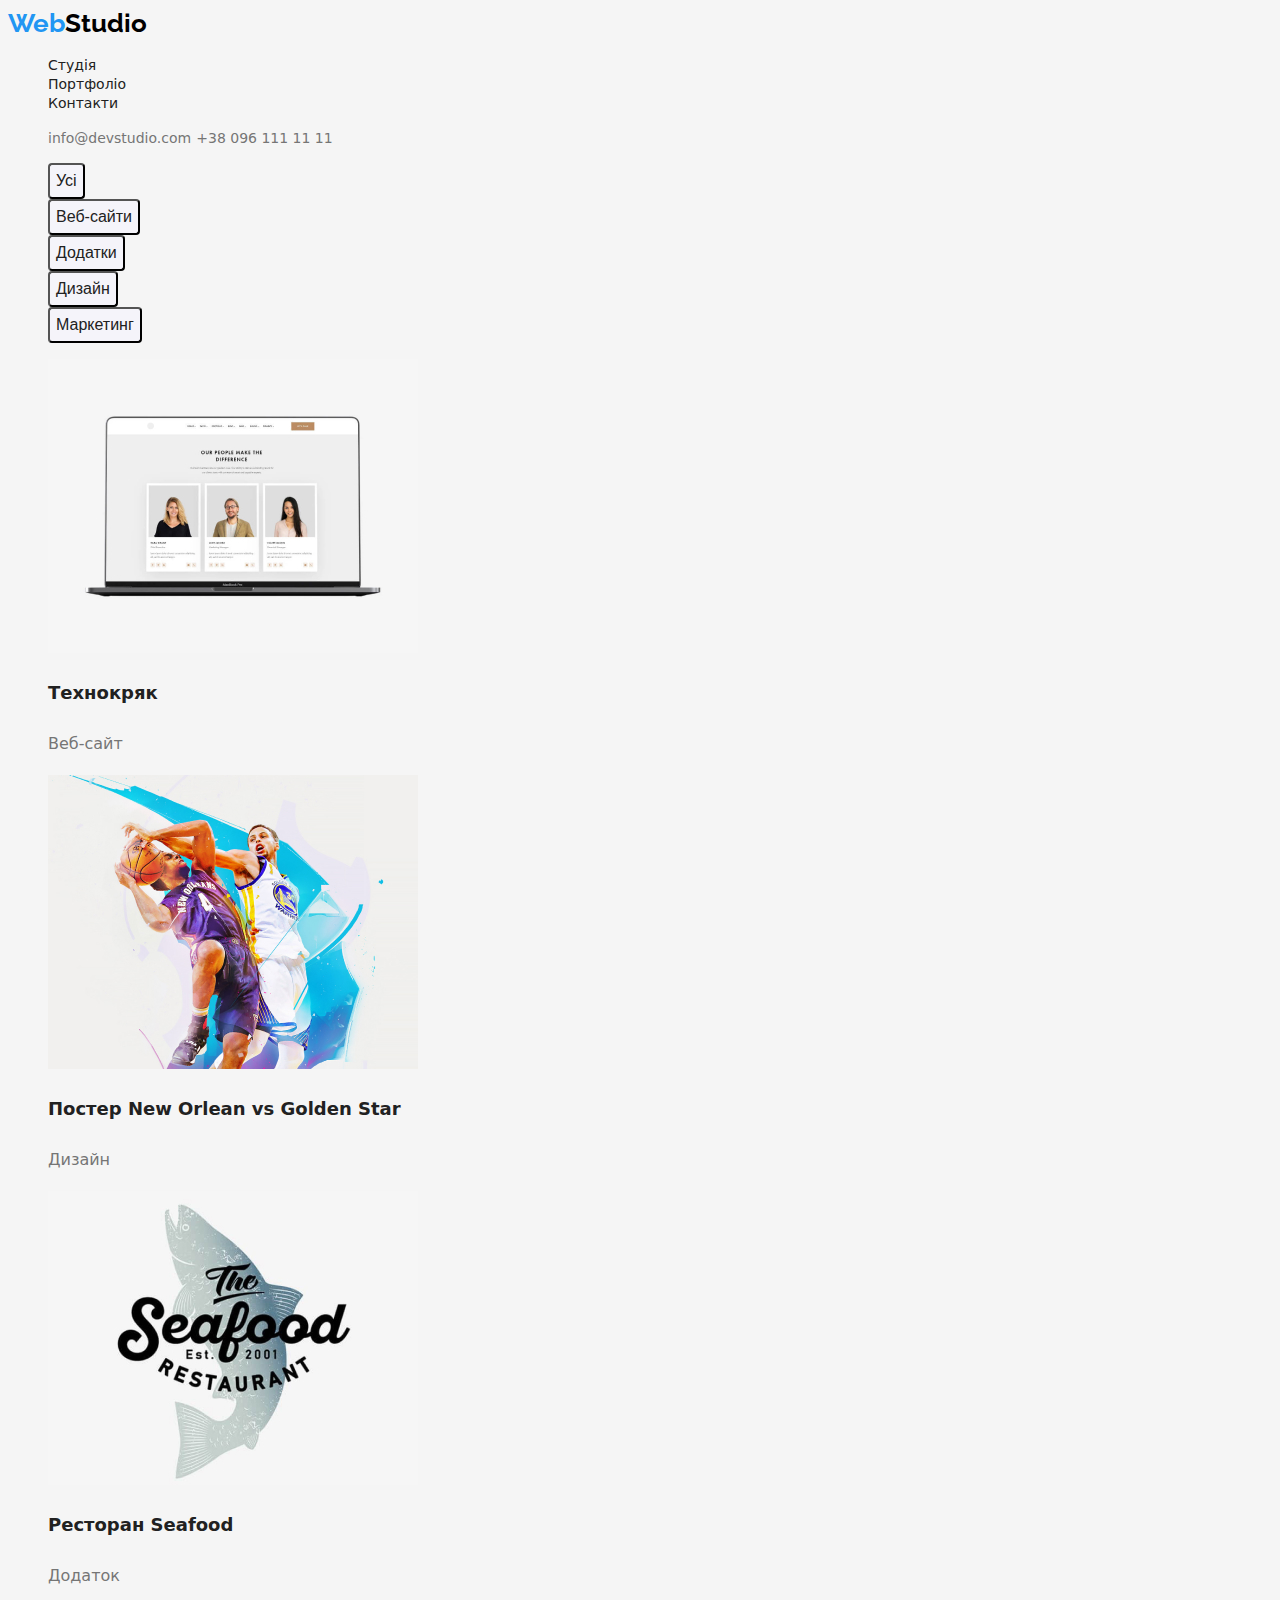
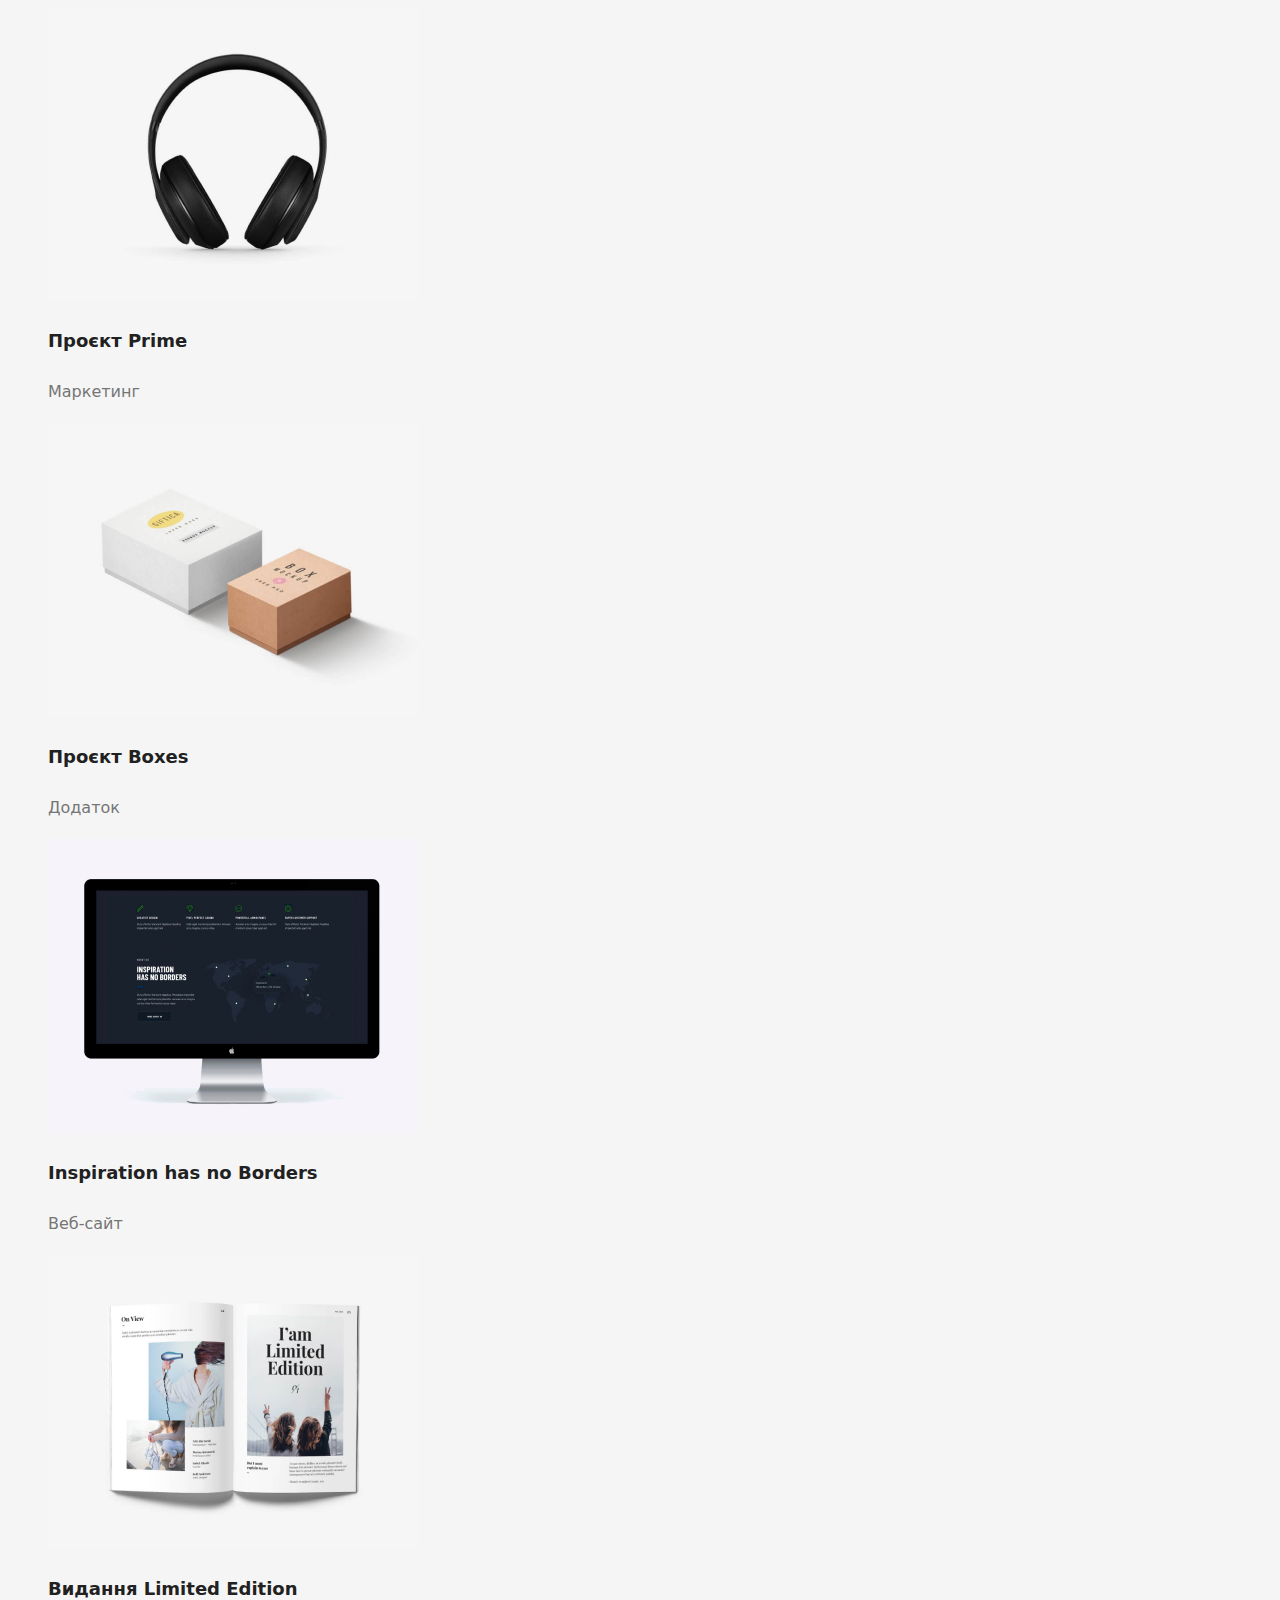
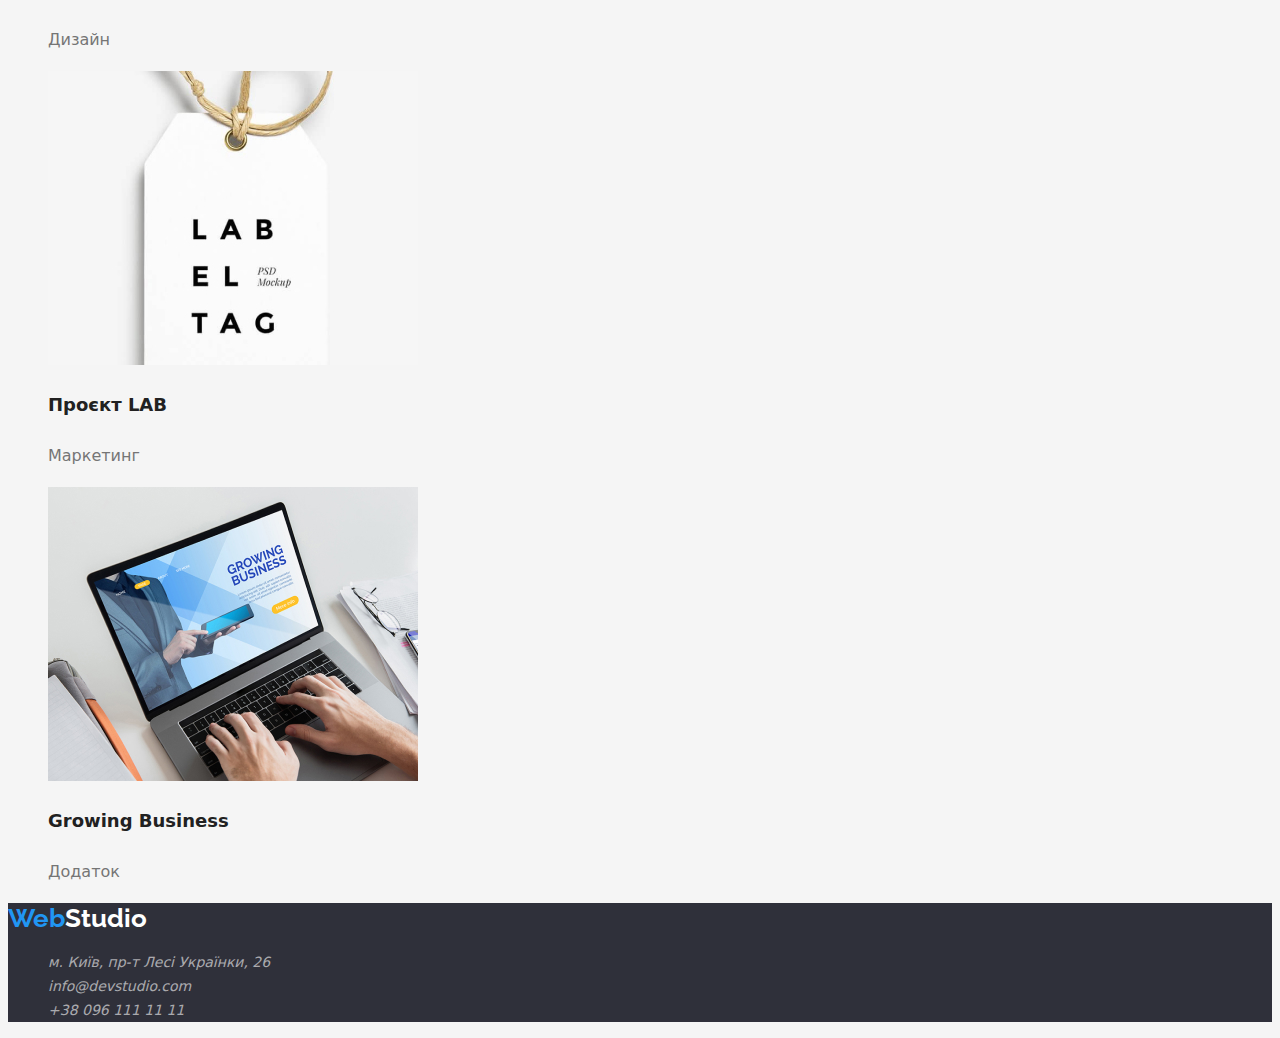
==== portfolio.html @ 3fac72f7 "Add portfolio & css" ====
<!DOCTYPE html>
<html lang="en">
<head>
    <meta charset="UTF-8">
    <meta http-equiv="X-UA-Compatible" content="IE=edge">
    <meta name="viewport" content="width=device-width, initial-scale=1.0">
    <title>Portfolio</title>
    <link rel="stylesheet" href="./css/styles.css">
    <link rel="preconnect" href="https://fonts.googleapis.com">
    <link rel="preconnect" href="https://fonts.gstatic.com" crossorigin>
    <link href="https://fonts.googleapis.com/css2?family=Raleway:wght@700&family=Roboto:wght@400;500;700;900&display=swap" rel="stylesheet">
</head>
<body>
    <!--Header-->
    <header class="header">
        <nav>
            <a href="./index.html" class="logo header"><span class="logo-web">Web</span>Studio</a>
            <ul class="site-nav">
                <li><a href="./index.html" class="link">Студія</a></li>
                <li><a href="./portfolio.html" class="link">Портфоліо</a></li>
                <li><a href="" class="link">Контакти</a></li>
            </ul>
        </nav>
        <ul class="site-contacts">
            <a class="link" href="mailto:info@devstudio.com">info@devstudio.com</a>
            <a class="link" href="tel:+380961111111">+38 096 111 11 11</a>
        </ul>
    </header>
    <section>
       <h1 hidden>Портфоліо</h1>
       <ul>
        <li><button class="button secondary" type="button">Усі</button></li>
        <li><button class="button secondary" type="button">Веб-сайти</button></li>
        <li><button class="button secondary" type="button">Додатки</button></li>
        <li><button class="button secondary" type="button">Дизайн</button></li>
        <li><button class="button secondary" type="button">Маркетинг</button></li>
       </ul>
       <ul class="portfolio">
        <li>
            <img src="./images/portfolio/technocrack.jpg" alt="" width="370">
                <h3 class="title">Технокряк</h3>
                <p class="text">Веб-сайт</p>
        </li>
        <li>
            <img src="./images/portfolio/new-orlean-vs-golden-star.jpg" alt="" width="370">
                <h3 class="title">Постер New Orlean vs Golden Star</h3>
                <p class="text">Дизайн</p>
        </li>
        <li>
            <img src="./images/portfolio/seafood-restaurant.jpg" alt="" width="370">
                <h3 class="title">Ресторан Seafood</h3>
                <p class="text">Додаток</p>
        </li>
        <li>
            <img src="./images/portfolio/project-prime.jpg" alt="" width="370">
                <h3 class="title">Проєкт Prime</h3>
                <p class="text">Маркетинг</p>
        </li>
        <li>
            <img src="./images/portfolio/project-boxes.jpg" alt="" width="370">
                <h3 class="title">Проєкт Boxes</h3>
                <p class="text">Додаток</p>
        </li>
        <li>
            <img src="./images/portfolio/inspirations-has-no-borders.jpg" alt="" width="370">
                <h3 class="title">Inspiration has no Borders</h3>
                <p class="text">Веб-сайт</p>
        </li>
        <li>
            <img src="./images/portfolio/limited-edition.jpg" alt="" width="370">
                <h3 class="title">Видання Limited Edition</h3>
                <p class="text">Дизайн</p>
        </li>
        <li>
            <img src="./images/portfolio/project-lab.jpg" alt="" width="370">
                <h3 class="title">Проєкт LAB</h3>
                <p class="text">Маркетинг</p>
        </li>
        <li>
            <img src="./images/portfolio/growing-business.jpg" alt="" width="370">
                <h3 class="title">Growing Business</h3>
                <p class="text">Додаток</p>
        </li>
       </ul>
    </section>
    <!--Footer-->
    <footer class="footer">
        <a href="./index.html" class="logo footer"><span class="logo-web">Web</span>Studio</a>
        <address>
            <ul class="address">
                <li><a class="link" href="https://goo.gl/maps/urcQ3ov2CZvUWH186" target="_blank" rel="noopener noreferrer">м. Київ, пр-т Лесі Українки, 26</a></li>
                <li><a class="link" href="mailto:info@devstudio.com">info@devstudio.com</a></li>
                <li><a class="link" href="tel:+380961111111">+38 096 111 11 11</a></li>
            </ul>
        </address>
    </footer>    
</body>
</html>
---- css/styles.css ----
/* h1 color #ffffff */
/* h3 color #212121 */
/* p, link adress color #757575 */
/* footer link adress color #ffffff 60% */
/* background color #f5f5f5 */
/* second background color (our-team) #f5f4fa */
:root {
    --primary-text-color: #212121;
    --secondary-text-color: #757575;
    --active-linc-color: #2196F3;
    --passive-button-color:#F5F4FA;
    --background-color:#f5f5f5;
    --white-color:#ffffff;
    --black-color:#000000;
    
}

body {
    background-color:var(--background-color);
    color:var(--primary-text-color);
    font-family: system-ui, -apple-system, BlinkMacSystemFont, 'Segoe UI', Roboto, Oxygen, Ubuntu, Cantarell, 'Open Sans', 'Helvetica Neue', sans-serif
}
a {
    text-decoration: none
}

ul {
    list-style: none;
}
/* logo */
.logo.header {
    color:var(--black-color);
    font-family: 'Raleway';
    font-style: normal;
    font-weight: 700;
    font-size: 26px;
    line-height: 31px
}
.logo.footer {
    color:var(--white-color);
    font-family: 'Raleway';
    font-style: normal;
    font-weight: 700;
    font-size: 26px;
    line-height: 31px;
}
.logo-web {
    color:var(--active-linc-color)
}
/* site-nav */
.site-nav .link {
    color:var(--primary-text-color);
    font-weight: 500;
    font-size: 14px;
    line-height: 16px
}
.site-nav .link:hover,
.site-nav .link:focus {
    color:var(--active-linc-color);
    font-weight: 500;
    font-size: 14px;
    line-height: 16px
}
/* site contacts */
.site-contacts .link {
    color:var(--secondary-text-color);
    font-weight: 500;
    font-size: 14px;
    line-height: 16px;
}
.site-contacts .link:hover,
.site-contacts .link:focus {
    color:var(--active-linc-color);
    font-weight: 500;
    font-size: 14px;
    line-height: 16px;
}
/* banner */
.banner-name {
    color:var(--white-color);
    font-weight: 900;
    font-size: 44px;
    line-height: 60px;
}
/* section */
.section-title {
    color:var(--primary-text-color);
    font-weight: 700;
    font-size: 36px;
    line-height: 42px;
}
/* features */
.features .title {
    color:var(--primary-text-color);
    font-weight: 700;
    font-size: 14px;
    line-height: 16px;
}
.features .text {
    color:var(--secondary-text-color);
    font-weight: 400;
    font-size: 14px;
    line-height: 24px;
}
/* team */
.team .title {
    color:var(--primary-text-color);
    font-weight: 500;
    font-size: 16px;
    line-height: 19px;
}
.team .text {
    color:var(--secondary-text-color);
    font-weight: 400;
    font-size: 16px;
    line-height: 19px;
}
/* portfolio */
.portfolio .title {
    color:var(--primary-text-color);
    font-weight: 700;
    font-size: 18px;
    line-height: 36px;
}
.portfolio .text {
    color:var(--secondary-text-color);
    font-weight: 400;
    font-size: 16px;
    line-height: 30px;
}
/* button */
.button.primary {
    background:var(--passive-button-color);
    border-radius: 4px;
    font-weight: 700;
    font-size: 16px;
    line-height: 30px;
    color:var(--primary-text-color)
}
.button.secondary {
    background:var(--passive-button-color);
    border-radius: 4px;
    font-weight: 500;
    font-size: 16px;
    line-height: 30px;
    color:var(--primary-text-color);
}
.button:hover,
.button:focus {
    background:var(--active-linc-color);
    border-radius: 4px;
    color:var(--white-color);
}


/* footer */
.footer {
    background: #2F303A;

}
.address .link {
    color: rgba(255, 255, 255, 0.6);
    font-weight: 400;
    font-size: 14px;
    line-height: 24px;
}
.address .link:hover,
.address .link:focus {
    color: #FFFFFF;
    font-weight: 400;
    font-size: 14px;
    line-height: 24px;
}
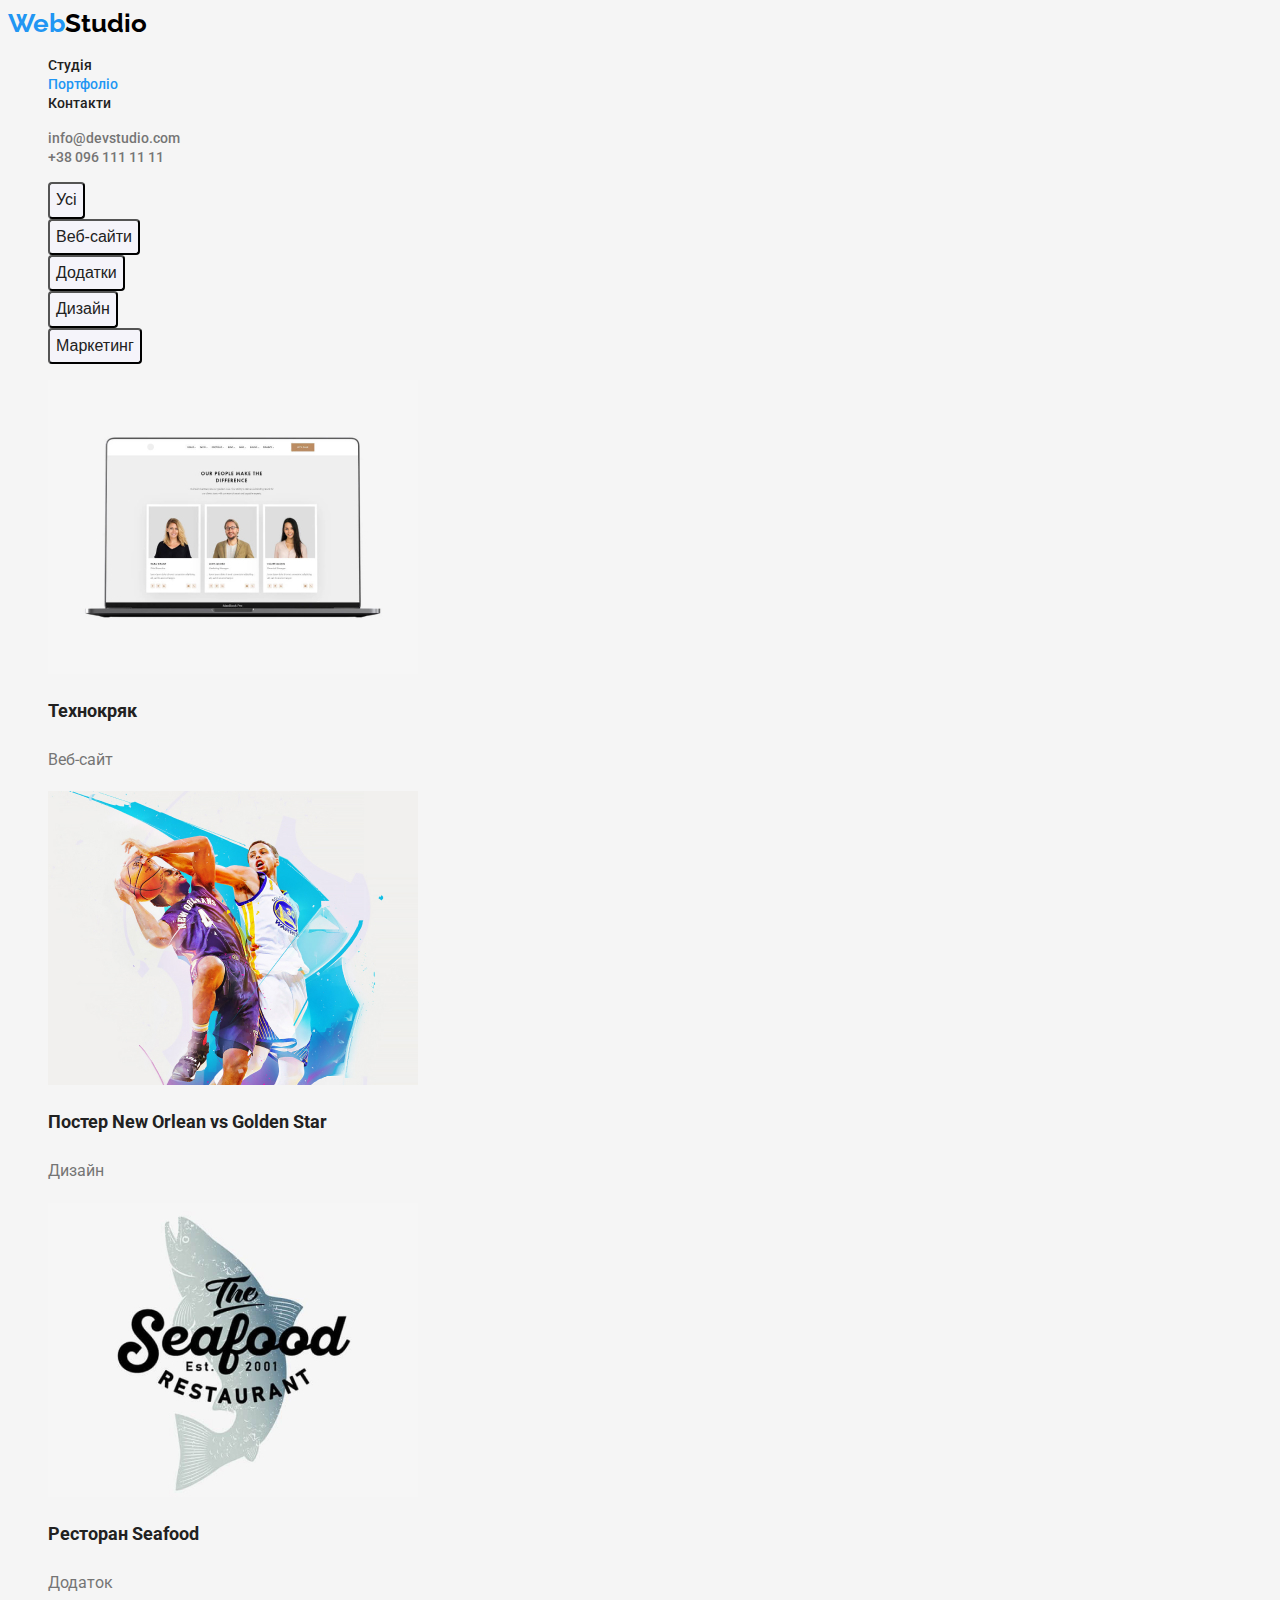
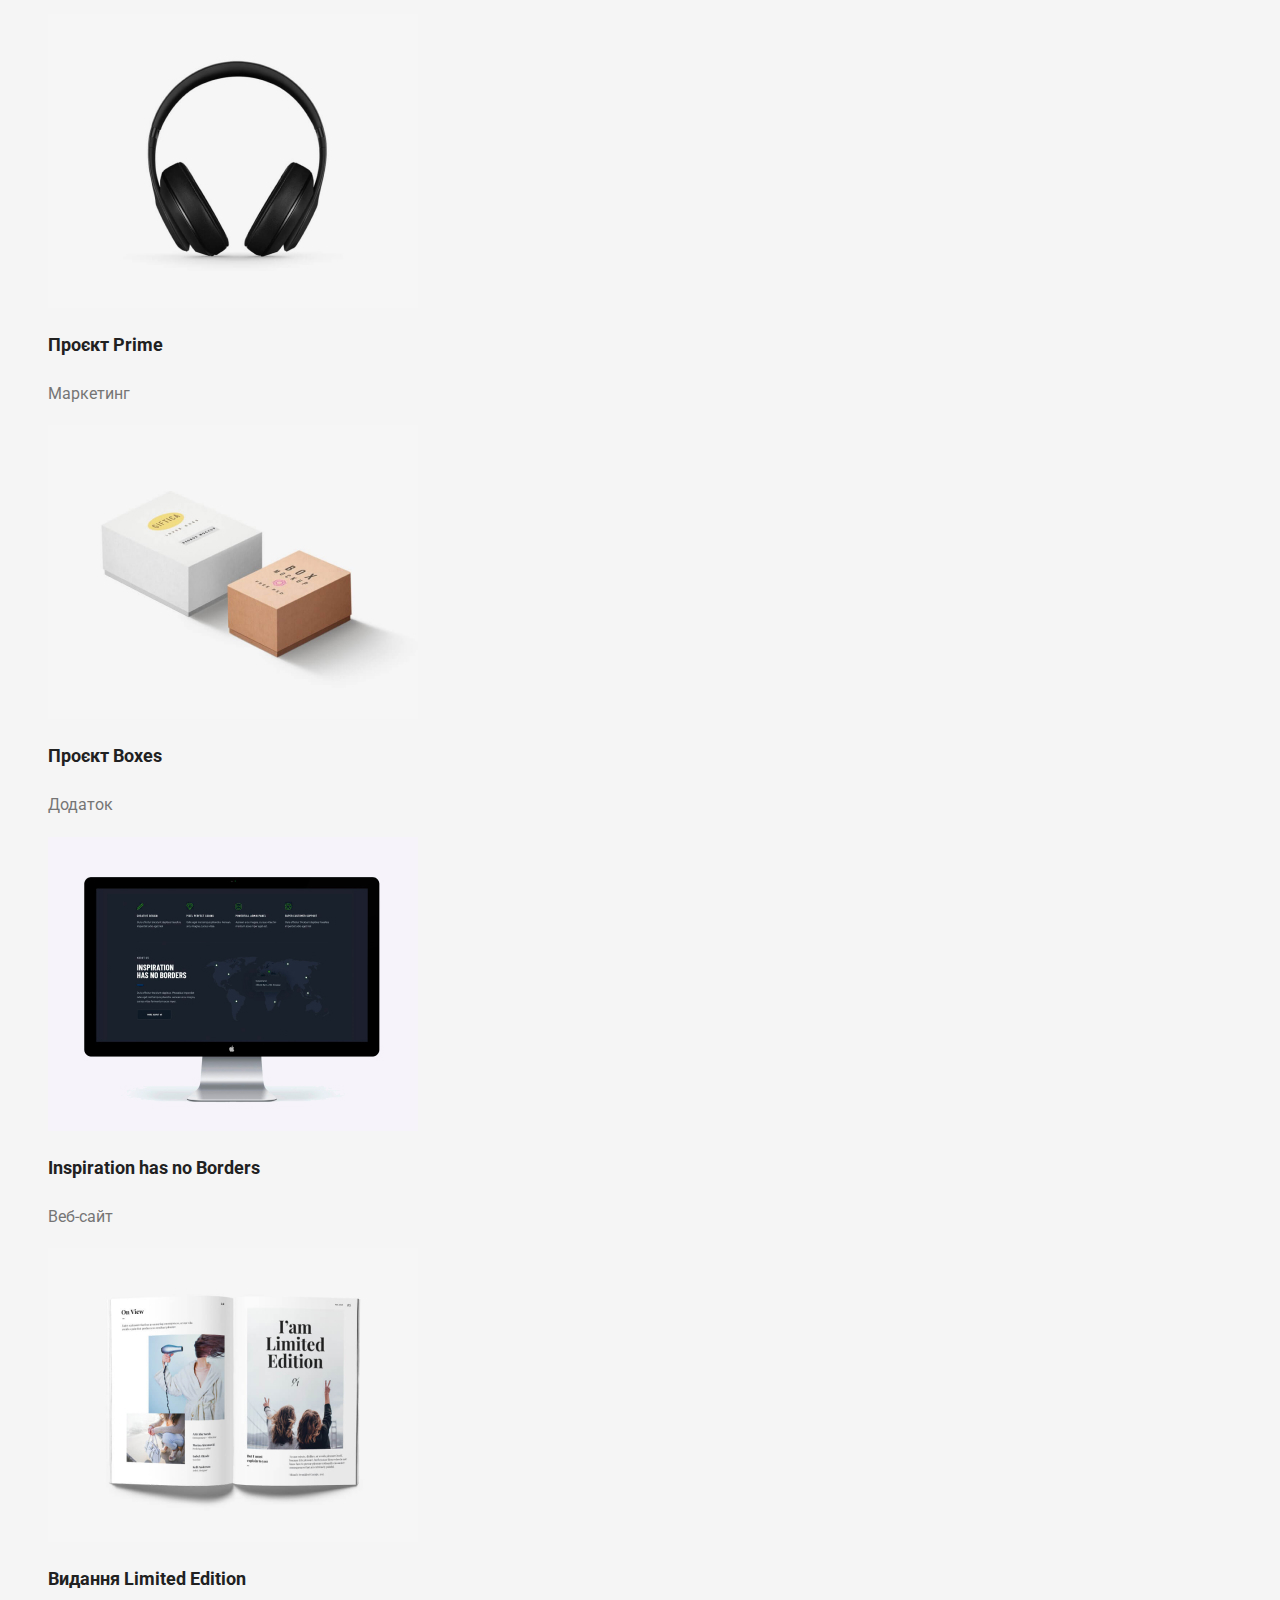
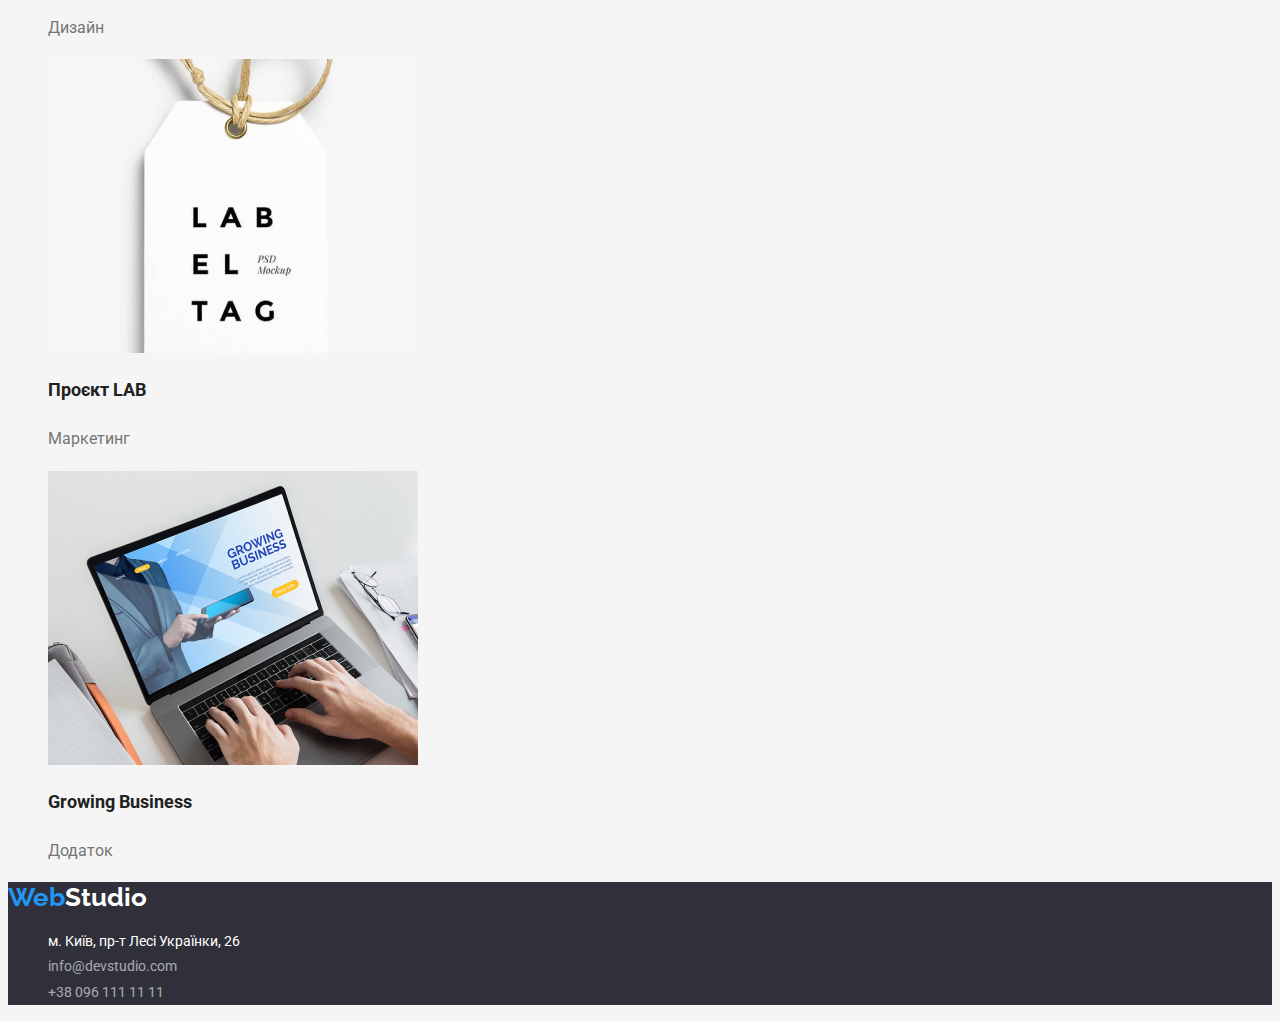
==== commit c84627c4: "fix issues" ====
--- a/portfolio.html
+++ b/portfolio.html
@@ -5,10 +5,10 @@
     <meta http-equiv="X-UA-Compatible" content="IE=edge">
     <meta name="viewport" content="width=device-width, initial-scale=1.0">
     <title>Portfolio</title>
-    <link rel="stylesheet" href="./css/styles.css">
     <link rel="preconnect" href="https://fonts.googleapis.com">
     <link rel="preconnect" href="https://fonts.gstatic.com" crossorigin>
     <link href="https://fonts.googleapis.com/css2?family=Raleway:wght@700&family=Roboto:wght@400;500;700;900&display=swap" rel="stylesheet">
+    <link rel="stylesheet" href="./css/styles.css">
 </head>
 <body>
     <!--Header-->
@@ -17,17 +17,17 @@
             <a href="./index.html" class="logo header"><span class="logo-web">Web</span>Studio</a>
             <ul class="site-nav">
                 <li><a href="./index.html" class="link">Студія</a></li>
-                <li><a href="./portfolio.html" class="link">Портфоліо</a></li>
+                <li><a href="./portfolio.html" class="link active">Портфоліо</a></li>
                 <li><a href="" class="link">Контакти</a></li>
             </ul>
         </nav>
         <ul class="site-contacts">
-            <a class="link" href="mailto:info@devstudio.com">info@devstudio.com</a>
-            <a class="link" href="tel:+380961111111">+38 096 111 11 11</a>
+            <li><a class="link" href="mailto:info@devstudio.com">info@devstudio.com</a></li>
+            <li><a class="link" href="tel:+380961111111">+38 096 111 11 11</a></li>
         </ul>
     </header>
     <section>
-       <h1 hidden>Портфоліо</h1>
+       <h1 class="visually-hidden">Портфоліо</h1>
        <ul>
         <li><button class="button secondary" type="button">Усі</button></li>
         <li><button class="button secondary" type="button">Веб-сайти</button></li>
@@ -37,49 +37,67 @@
        </ul>
        <ul class="portfolio">
         <li>
-            <img src="./images/portfolio/technocrack.jpg" alt="" width="370">
-                <h3 class="title">Технокряк</h3>
-                <p class="text">Веб-сайт</p>
+            <a href="">
+                <img src="./images/portfolio/technocrack.jpg" alt="" width="370">
+                    <h2 class="title">Технокряк</h2>
+                    <p class="text">Веб-сайт</p>
+            </a>       
         </li>
         <li>
-            <img src="./images/portfolio/new-orlean-vs-golden-star.jpg" alt="" width="370">
-                <h3 class="title">Постер New Orlean vs Golden Star</h3>
-                <p class="text">Дизайн</p>
+            <a href="">
+                <img src="./images/portfolio/new-orlean-vs-golden-star.jpg" alt="" width="370">
+                    <h2 class="title">Постер New Orlean vs Golden Star</h2>
+                    <p class="text">Дизайн</p>
+            </a>        
         </li>
         <li>
-            <img src="./images/portfolio/seafood-restaurant.jpg" alt="" width="370">
-                <h3 class="title">Ресторан Seafood</h3>
-                <p class="text">Додаток</p>
+            <a href="">
+                <img src="./images/portfolio/seafood-restaurant.jpg" alt="" width="370">
+                    <h2 class="title">Ресторан Seafood</h2>
+                    <p class="text">Додаток</p>
+            </a>            
         </li>
         <li>
-            <img src="./images/portfolio/project-prime.jpg" alt="" width="370">
-                <h3 class="title">Проєкт Prime</h3>
-                <p class="text">Маркетинг</p>
+            <a href="">
+                <img src="./images/portfolio/project-prime.jpg" alt="" width="370">
+                    <h2 class="title">Проєкт Prime</h2>
+                    <p class="text">Маркетинг</p>
+            </a>
         </li>
         <li>
-            <img src="./images/portfolio/project-boxes.jpg" alt="" width="370">
-                <h3 class="title">Проєкт Boxes</h3>
-                <p class="text">Додаток</p>
+            <a href="">
+                <img src="./images/portfolio/project-boxes.jpg" alt="" width="370">
+                    <h2 class="title">Проєкт Boxes</h2>
+                    <p class="text">Додаток</p>
+            </a>
         </li>
         <li>
-            <img src="./images/portfolio/inspirations-has-no-borders.jpg" alt="" width="370">
-                <h3 class="title">Inspiration has no Borders</h3>
-                <p class="text">Веб-сайт</p>
+            <a href="">
+                <img src="./images/portfolio/inspirations-has-no-borders.jpg" alt="" width="370">
+                    <h2 class="title">Inspiration has no Borders</h2>
+                    <p class="text">Веб-сайт</p>
+            </a>
         </li>
         <li>
-            <img src="./images/portfolio/limited-edition.jpg" alt="" width="370">
-                <h3 class="title">Видання Limited Edition</h3>
-                <p class="text">Дизайн</p>
+            <a href="">
+                <img src="./images/portfolio/limited-edition.jpg" alt="" width="370">
+                    <h2 class="title">Видання Limited Edition</h2>
+                    <p class="text">Дизайн</p>
+            </a>        
         </li>
         <li>
-            <img src="./images/portfolio/project-lab.jpg" alt="" width="370">
-                <h3 class="title">Проєкт LAB</h3>
-                <p class="text">Маркетинг</p>
+            <a href="">
+                <img src="./images/portfolio/project-lab.jpg" alt="" width="370">
+                    <h2 class="title">Проєкт LAB</h2>
+                    <p class="text">Маркетинг</p>
+            </a>        
         </li>
         <li>
-            <img src="./images/portfolio/growing-business.jpg" alt="" width="370">
-                <h3 class="title">Growing Business</h3>
-                <p class="text">Додаток</p>
+            <a href="">
+                <img src="./images/portfolio/growing-business.jpg" alt="" width="370">
+                    <h2 class="title">Growing Business</h2>
+                    <p class="text">Додаток</p>
+            </a>        
         </li>
        </ul>
     </section>
@@ -88,7 +106,7 @@
         <a href="./index.html" class="logo footer"><span class="logo-web">Web</span>Studio</a>
         <address>
             <ul class="address">
-                <li><a class="link" href="https://goo.gl/maps/urcQ3ov2CZvUWH186" target="_blank" rel="noopener noreferrer">м. Київ, пр-т Лесі Українки, 26</a></li>
+                <li><a class="link-address" href="https://goo.gl/maps/urcQ3ov2CZvUWH186" target="_blank" rel="noopener noreferrer">м. Київ, пр-т Лесі Українки, 26</a></li>
                 <li><a class="link" href="mailto:info@devstudio.com">info@devstudio.com</a></li>
                 <li><a class="link" href="tel:+380961111111">+38 096 111 11 11</a></li>
             </ul>
--- a/css/styles.css
+++ b/css/styles.css
@@ -18,7 +18,7 @@
 body {
     background-color:var(--background-color);
     color:var(--primary-text-color);
-    font-family: system-ui, -apple-system, BlinkMacSystemFont, 'Segoe UI', Roboto, Oxygen, Ubuntu, Cantarell, 'Open Sans', 'Helvetica Neue', sans-serif
+    font-family:Roboto, sans-serif;
 }
 a {
     text-decoration: none
@@ -34,7 +34,7 @@
     font-style: normal;
     font-weight: 700;
     font-size: 26px;
-    line-height: 31px
+    line-height: 1.2
 }
 .logo.footer {
     color:var(--white-color);
@@ -42,7 +42,7 @@
     font-style: normal;
     font-weight: 700;
     font-size: 26px;
-    line-height: 31px;
+    line-height: 1.2;
 }
 .logo-web {
     color:var(--active-linc-color)
@@ -52,97 +52,115 @@
     color:var(--primary-text-color);
     font-weight: 500;
     font-size: 14px;
-    line-height: 16px
+    line-height: 1.2
+}
+.site-nav .link.active {
+    color: var(--active-linc-color);
 }
 .site-nav .link:hover,
 .site-nav .link:focus {
     color:var(--active-linc-color);
     font-weight: 500;
     font-size: 14px;
-    line-height: 16px
+    line-height: 1.2
 }
 /* site contacts */
 .site-contacts .link {
     color:var(--secondary-text-color);
     font-weight: 500;
     font-size: 14px;
-    line-height: 16px;
+    line-height: 1.2
 }
+
 .site-contacts .link:hover,
 .site-contacts .link:focus {
     color:var(--active-linc-color);
     font-weight: 500;
     font-size: 14px;
-    line-height: 16px;
+    line-height: 1.2
 }
 /* banner */
+.banner {
+    background-color: #2F303A;
+}
 .banner-name {
     color:var(--white-color);
     font-weight: 900;
     font-size: 44px;
     line-height: 60px;
 }
+.visually-hidden {
+    position: absolute;
+    width: 1px;
+    height: 1px;
+    margin: -1px;
+    border: 0;
+    padding: 0;
+    white-space: nowrap;
+    clip-path: inset(100%);
+    clip: rect(0 0 0 0);
+    overflow: hidden
+}
 /* section */
 .section-title {
     color:var(--primary-text-color);
     font-weight: 700;
     font-size: 36px;
-    line-height: 42px;
+    line-height: 1.2
 }
 /* features */
 .features .title {
     color:var(--primary-text-color);
     font-weight: 700;
     font-size: 14px;
-    line-height: 16px;
+    line-height: 1.2
 }
 .features .text {
     color:var(--secondary-text-color);
-    font-weight: 400;
     font-size: 14px;
-    line-height: 24px;
+    line-height: 1.8
 }
 /* team */
 .team .title {
     color:var(--primary-text-color);
     font-weight: 500;
     font-size: 16px;
-    line-height: 19px;
+    line-height: 1.2
 }
 .team .text {
     color:var(--secondary-text-color);
-    font-weight: 400;
     font-size: 16px;
-    line-height: 19px;
+    line-height: 1.2
 }
 /* portfolio */
 .portfolio .title {
     color:var(--primary-text-color);
     font-weight: 700;
     font-size: 18px;
-    line-height: 36px;
+    line-height: 2
 }
 .portfolio .text {
     color:var(--secondary-text-color);
-    font-weight: 400;
     font-size: 16px;
-    line-height: 30px;
+    line-height: 1.9
 }
 /* button */
 .button.primary {
-    background:var(--passive-button-color);
+    background:var(--active-linc-color);
     border-radius: 4px;
     font-weight: 700;
     font-size: 16px;
-    line-height: 30px;
-    color:var(--primary-text-color)
+    line-height: 1.9;
+    cursor: pointer;
+    color:var(--white-color)
 }
 .button.secondary {
     background:var(--passive-button-color);
     border-radius: 4px;
     font-weight: 500;
     font-size: 16px;
-    line-height: 30px;
+    line-height: 1.9;
+    cursor: pointer;
     color:var(--primary-text-color);
 }
 .button:hover,
@@ -155,19 +173,23 @@
 
 /* footer */
 .footer {
-    background: #2F303A;
-
+    background: #2F303A
 }
 .address .link {
-    color: rgba(255, 255, 255, 0.6);
-    font-weight: 400;
+    color:rgba(255, 255, 255, 0.6);
+    font-style: normal;
     font-size: 14px;
-    line-height: 24px;
+    line-height: 1.8
+}
+.address .link-address{
+    color: #ffffff;
+    font-style: normal;
+    font-size: 14px;
+    line-height: 1.8;
 }
 .address .link:hover,
 .address .link:focus {
-    color: #FFFFFF;
-    font-weight: 400;
+    color:var(--white-color);
     font-size: 14px;
-    line-height: 24px;
+    line-height: 1.8
 }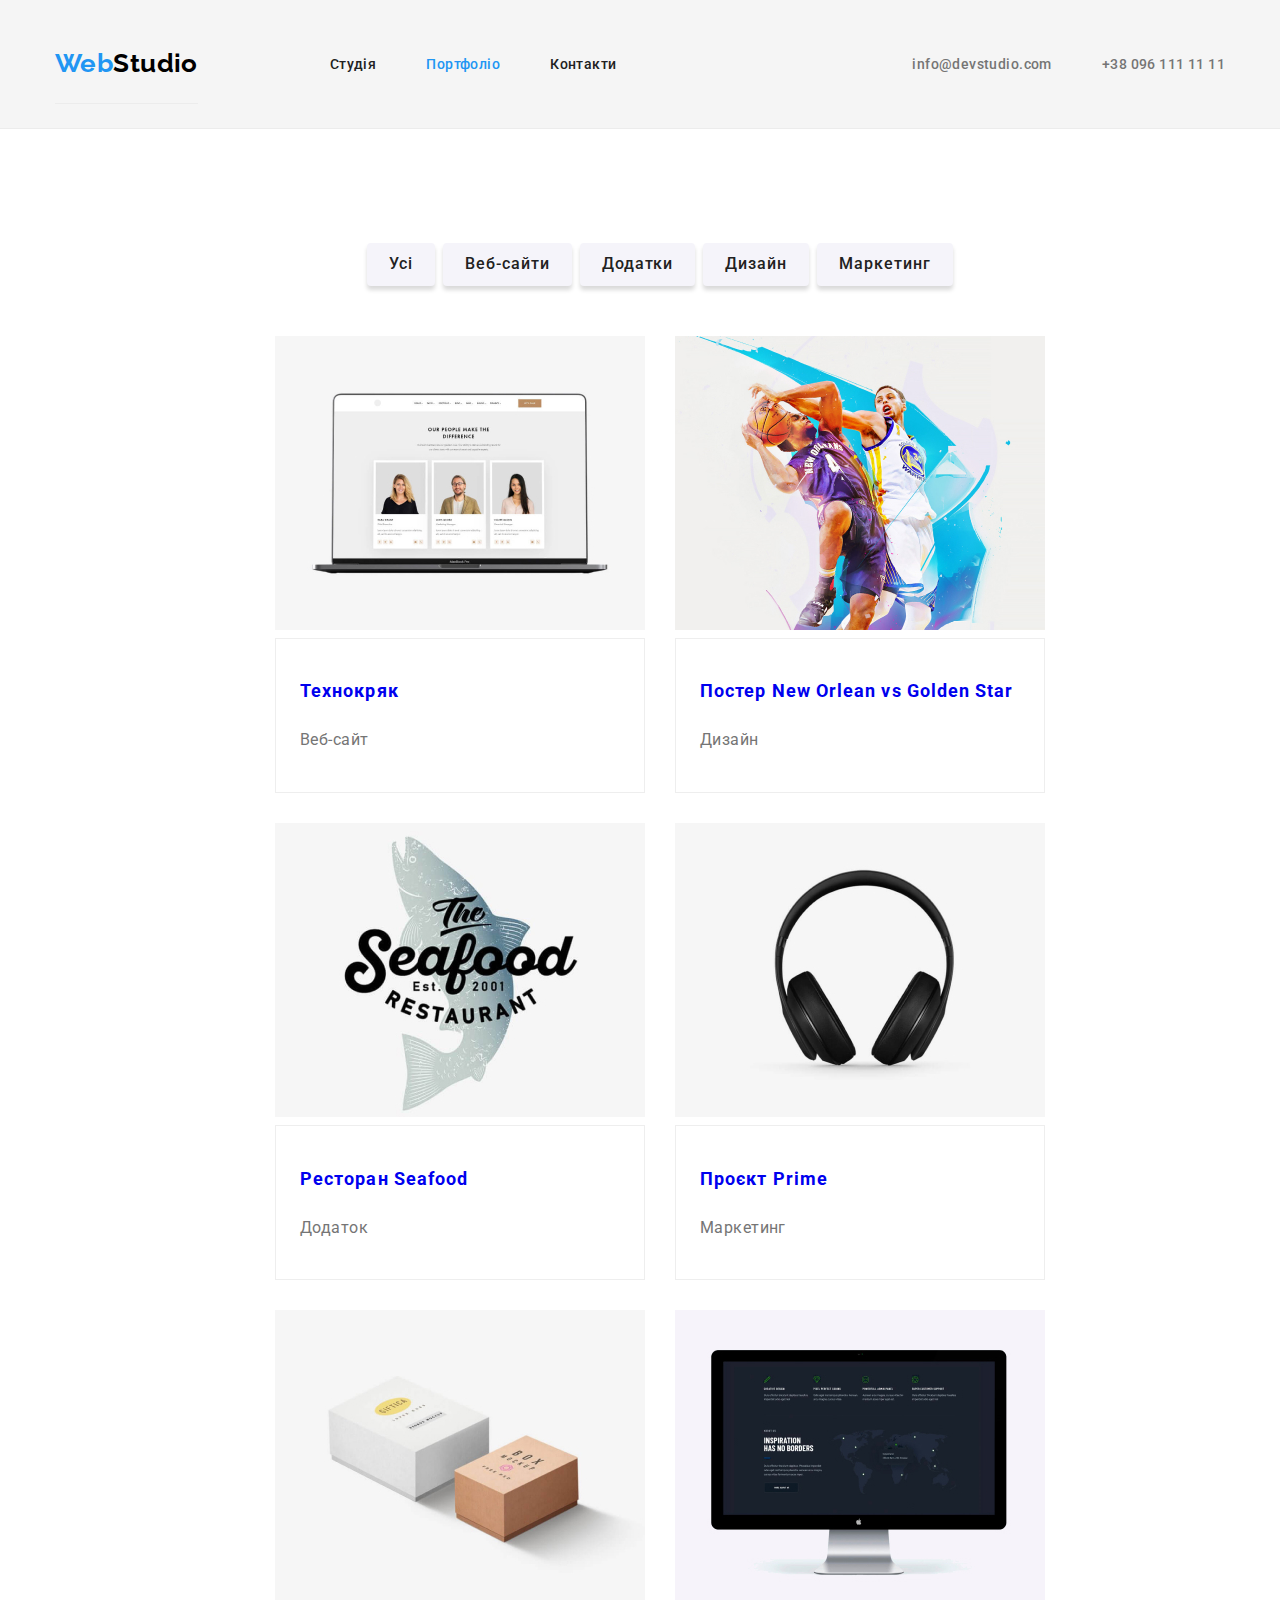
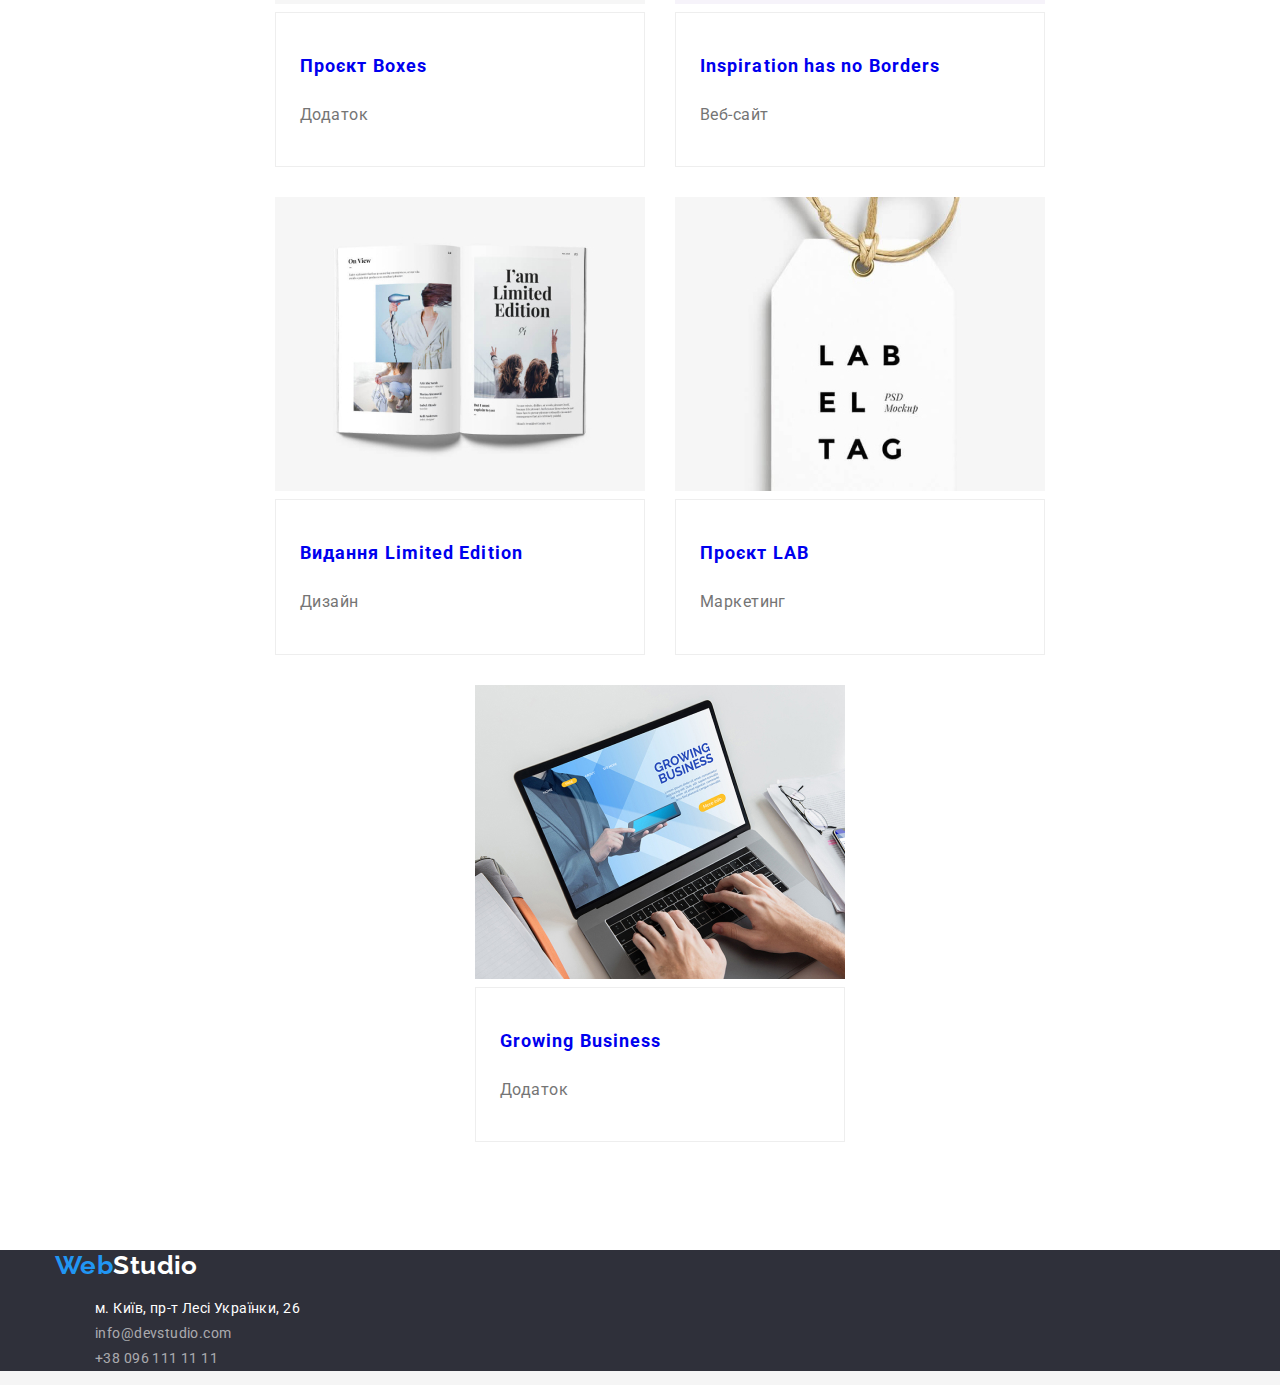
==== commit 9795b2e4: "Css" ====
--- a/portfolio.html
+++ b/portfolio.html
@@ -8,109 +8,136 @@
     <link rel="preconnect" href="https://fonts.googleapis.com">
     <link rel="preconnect" href="https://fonts.gstatic.com" crossorigin>
     <link href="https://fonts.googleapis.com/css2?family=Raleway:wght@700&family=Roboto:wght@400;500;700;900&display=swap" rel="stylesheet">
+    <link rel="stylesheet" href="./css/modern-normalize.css">
     <link rel="stylesheet" href="./css/styles.css">
 </head>
 <body>
     <!--Header-->
-    <header class="header">
-        <nav>
-            <a href="./index.html" class="logo header"><span class="logo-web">Web</span>Studio</a>
-            <ul class="site-nav">
-                <li><a href="./index.html" class="link">Студія</a></li>
-                <li><a href="./portfolio.html" class="link active">Портфоліо</a></li>
-                <li><a href="" class="link">Контакти</a></li>
+     <!--Header-->
+     <header class="header">
+        <div class="container header-block">
+            <nav class="header-nav">
+                <a href="./index.html" class="logo header"><span class="logo-web">Web</span>Studio</a>
+                <ul class="site-nav">
+                    <li class="site-item"><a href="./index.html" class="link">Студія</a></li>
+                    <li class="site-item"><a href="./portfolio.html" class="link active">Портфоліо</a></li>
+                    <li class="site-item"><a href="" class="link">Контакти</a></li>
+                </ul>
+            </nav>
+            <ul class="site-contacts">
+                <li class="contact-item"><a class="link" href="mailto:info@devstudio.com">info@devstudio.com</a></li> 
+                <li class="contact-item"><a class="link" href="tel:+380961111111">+38 096 111 11 11</a></li>
             </ul>
-        </nav>
-        <ul class="site-contacts">
-            <li><a class="link" href="mailto:info@devstudio.com">info@devstudio.com</a></li>
-            <li><a class="link" href="tel:+380961111111">+38 096 111 11 11</a></li>
-        </ul>
+        </div>
     </header>
-    <section>
-       <h1 class="visually-hidden">Портфоліо</h1>
-       <ul>
-        <li><button class="button secondary" type="button">Усі</button></li>
-        <li><button class="button secondary" type="button">Веб-сайти</button></li>
-        <li><button class="button secondary" type="button">Додатки</button></li>
-        <li><button class="button secondary" type="button">Дизайн</button></li>
-        <li><button class="button secondary" type="button">Маркетинг</button></li>
-       </ul>
-       <ul class="portfolio">
-        <li>
-            <a href="">
-                <img src="./images/portfolio/technocrack.jpg" alt="" width="370">
+    <!--Portfolio-->
+    <main class="main">
+        <div class="container">
+            <h1 class="visually-hidden">Портфоліо</h1>
+            <ul class="portfolio-buttons">
+                <li class="buttons-item"><button class="button-portfolio button" type="button">Усі</button></li>
+                <li class="buttons-item"><button class="button-portfolio button" type="button">Веб-сайти</button></li>
+                <li class="buttons-item"><button class="button-portfolio button" type="button">Додатки</button></li>
+                <li class="buttons-item"><button class="button-portfolio button" type="button">Дизайн</button></li>
+                <li class="buttons-item"><button class="button-portfolio button" type="button">Маркетинг</button></li>
+            </ul>
+            <ul class="portfolio">
+                <li class="portfolio-item">
+                    <a class="link" href="">
+                        <img class="portfolio-image" src="./images/portfolio/technocrack.jpg" alt="" width="370">
+                        <div class="portfolio-content">
                     <h2 class="title">Технокряк</h2>
                     <p class="text">Веб-сайт</p>
-            </a>       
-        </li>
-        <li>
-            <a href="">
-                <img src="./images/portfolio/new-orlean-vs-golden-star.jpg" alt="" width="370">
-                    <h2 class="title">Постер New Orlean vs Golden Star</h2>
-                    <p class="text">Дизайн</p>
-            </a>        
-        </li>
-        <li>
-            <a href="">
-                <img src="./images/portfolio/seafood-restaurant.jpg" alt="" width="370">
-                    <h2 class="title">Ресторан Seafood</h2>
-                    <p class="text">Додаток</p>
-            </a>            
-        </li>
-        <li>
-            <a href="">
-                <img src="./images/portfolio/project-prime.jpg" alt="" width="370">
-                    <h2 class="title">Проєкт Prime</h2>
-                    <p class="text">Маркетинг</p>
-            </a>
-        </li>
-        <li>
-            <a href="">
-                <img src="./images/portfolio/project-boxes.jpg" alt="" width="370">
-                    <h2 class="title">Проєкт Boxes</h2>
-                    <p class="text">Додаток</p>
-            </a>
-        </li>
-        <li>
-            <a href="">
-                <img src="./images/portfolio/inspirations-has-no-borders.jpg" alt="" width="370">
-                    <h2 class="title">Inspiration has no Borders</h2>
-                    <p class="text">Веб-сайт</p>
-            </a>
-        </li>
-        <li>
-            <a href="">
-                <img src="./images/portfolio/limited-edition.jpg" alt="" width="370">
-                    <h2 class="title">Видання Limited Edition</h2>
-                    <p class="text">Дизайн</p>
-            </a>        
-        </li>
-        <li>
-            <a href="">
-                <img src="./images/portfolio/project-lab.jpg" alt="" width="370">
-                    <h2 class="title">Проєкт LAB</h2>
-                    <p class="text">Маркетинг</p>
-            </a>        
-        </li>
-        <li>
-            <a href="">
-                <img src="./images/portfolio/growing-business.jpg" alt="" width="370">
-                    <h2 class="title">Growing Business</h2>
-                    <p class="text">Додаток</p>
-            </a>        
-        </li>
-       </ul>
-    </section>
+                </div>
+                    </a>       
+                </li>
+                <li class="portfolio-item">
+                    <a class="link" href="">
+                        <img class="portfolio-image" src="./images/portfolio/new-orlean-vs-golden-star.jpg" alt="" width="370">
+                        <div class="portfolio-content">
+                            <h2 class="title">Постер New Orlean vs Golden Star</h2>
+                            <p class="text">Дизайн</p>
+                        </div>
+                    </a>        
+                </li>
+                <li class="portfolio-item">
+                    <a class="link" href="">
+                        <img class="portfolio-image" src="./images/portfolio/seafood-restaurant.jpg" alt="" width="370">
+                        <div class="portfolio-content">
+                            <h2 class="title">Ресторан Seafood</h2>
+                            <p class="text">Додаток</p>
+                        </div>
+                    </a>            
+                </li>
+                <li class="portfolio-item">
+                    <a class="link" href="">
+                        <img class="portfolio-image" src="./images/portfolio/project-prime.jpg" alt="" width="370">
+                        <div class="portfolio-content">
+                            <h2 class="title">Проєкт Prime</h2>
+                            <p class="text">Маркетинг</p>
+                        </div>
+                    </a>
+                </li>
+                <li class="portfolio-item">
+                    <a class="link" href="">
+                        <img class="portfolio-image" src="./images/portfolio/project-boxes.jpg" alt="" width="370">
+                        <div class="portfolio-content">
+                            <h2 class="title">Проєкт Boxes</h2>
+                            <p class="text">Додаток</p>
+                        </div>
+                    </a>
+                </li>
+                <li class="portfolio-item">
+                    <a class="link" href="">
+                        <img class="portfolio-image" src="./images/portfolio/inspirations-has-no-borders.jpg" alt="" width="370">
+                        <div class="portfolio-content">
+                            <h2 class="title">Inspiration has no Borders</h2>
+                            <p class="text">Веб-сайт</p>
+                        </div>
+                    </a>
+                </li>
+                <li class="portfolio-item">
+                    <a class="link" href="">
+                        <img class="portfolio-image" src="./images/portfolio/limited-edition.jpg" alt="" width="370">
+                        <div class="portfolio-content">
+                            <h2 class="title">Видання Limited Edition</h2>
+                            <p class="text">Дизайн</p>
+                        </div>
+                    </a>        
+                </li>
+                <li class="portfolio-item">
+                    <a class="link" href="">
+                        <img class="portfolio-image" src="./images/portfolio/project-lab.jpg" alt="" width="370">
+                        <div class="portfolio-content">
+                            <h2 class="title">Проєкт LAB</h2>
+                            <p class="text">Маркетинг</p>
+                        </div>
+                    </a>        
+                </li>
+                <li class="portfolio-item">
+                    <a class="link" href="">
+                        <img class="portfolio-image" src="./images/portfolio/growing-business.jpg" alt="" width="370">
+                        <div class="portfolio-content">
+                            <h2 class="title">Growing Business</h2>
+                            <p class="text">Додаток</p>
+                        </div>
+                    </a>        
+                </li>
+            </ul>
+        </div>
+    </main class="main">
     <!--Footer-->
     <footer class="footer">
-        <a href="./index.html" class="logo footer"><span class="logo-web">Web</span>Studio</a>
-        <address>
-            <ul class="address">
-                <li><a class="link-address" href="https://goo.gl/maps/urcQ3ov2CZvUWH186" target="_blank" rel="noopener noreferrer">м. Київ, пр-т Лесі Українки, 26</a></li>
-                <li><a class="link" href="mailto:info@devstudio.com">info@devstudio.com</a></li>
-                <li><a class="link" href="tel:+380961111111">+38 096 111 11 11</a></li>
-            </ul>
-        </address>
+        <div class="container">
+            <a href="./index.html" class="logo footer"><span class="logo-web">Web</span>Studio</a>
+            <address>
+                <ul class="address">
+                    <li class="address-item"><a class="link-address" href="https://goo.gl/maps/urcQ3ov2CZvUWH186" target="_blank" rel="noopener noreferrer">м. Київ, пр-т Лесі Українки, 26</a></li>
+                    <li class="address-item"><a class="link" href="mailto:info@devstudio.com">info@devstudio.com</a></li>
+                    <li class="address-item"><a class="link" href="tel:+380961111111">+38 096 111 11 11</a></li>
+                </ul>
+            </address>
+        </div>    
     </footer>    
 </body>
 </html>--- a/css/styles.css
+++ b/css/styles.css
@@ -12,20 +12,54 @@
     --background-color:#f5f5f5;
     --white-color:#ffffff;
     --black-color:#000000;
-    
+    --header-border-color:#ececec;
 }
 
 body {
     background-color:var(--background-color);
     color:var(--primary-text-color);
-    font-family:Roboto, sans-serif;
-}
+    font-family: 'Roboto', sans-serif;
+    font-weight: 400;
+    font-size: 14px;
+    line-height: 1.71;
+    letter-spacing: 0.03em;
+}
+
 a {
     text-decoration: none
 }
 
 ul {
     list-style: none;
+}
+.link{
+    display: block;
+    text-decoration: none;
+}
+.image{
+    display: block;
+}
+.container {
+    max-width: 1200px;
+    padding: 0 15px;
+    margin: 0 auto;
+}
+.image{
+    display: block;
+}
+
+
+.header{
+    padding: 24px 0;
+    border-bottom: 1px solid var(--header-border-color);
+}
+.header-block{
+    display: flex;
+    align-items: center;
+}
+.header-nav{
+    display: flex;
+    align-items: center;
 }
 /* logo */
 .logo.header {
@@ -34,7 +68,8 @@
     font-style: normal;
     font-weight: 700;
     font-size: 26px;
-    line-height: 1.2
+    line-height: 1.2;
+    margin-right: 92px;
 }
 .logo.footer {
     color:var(--white-color);
@@ -48,6 +83,9 @@
     color:var(--active-linc-color)
 }
 /* site-nav */
+.site-nav{
+    display: flex;
+}
 .site-nav .link {
     color:var(--primary-text-color);
     font-weight: 500;
@@ -56,6 +94,9 @@
 }
 .site-nav .link.active {
     color: var(--active-linc-color);
+}
+.site-nav .site-item:not(:last-child){
+    margin-right: 50px;
 }
 .site-nav .link:hover,
 .site-nav .link:focus {
@@ -65,6 +106,10 @@
     line-height: 1.2
 }
 /* site contacts */
+.site-contacts{
+    display: flex; 
+    margin-left: auto;
+}
 .site-contacts .link {
     color:var(--secondary-text-color);
     font-weight: 500;
@@ -79,15 +124,23 @@
     font-size: 14px;
     line-height: 1.2
 }
+.contact-item:not(:last-child){
+    margin-right: 50px;
+}
 /* banner */
 .banner {
     background-color: #2F303A;
+    padding: 200px 0;
 }
 .banner-name {
+    max-width: 696px;
+    margin: 0 auto 30px;
+    text-align: center;
     color:var(--white-color);
     font-weight: 900;
     font-size: 44px;
-    line-height: 60px;
+    line-height: 1.4;
+    text-transform: uppercase;
 }
 .visually-hidden {
     position: absolute;
@@ -102,37 +155,83 @@
     overflow: hidden
 }
 /* section */
-.section-title {
+.section {
     color:var(--primary-text-color);
     font-weight: 700;
     font-size: 36px;
-    line-height: 1.2
+    line-height: 1.2;
+    padding: 94px 0;
 }
 /* features */
+.features{
+    display: flex;
+    column-gap: 30px;
+}
+.feature-item{
+    margin-bottom: 10px;
+}
 .features .title {
     color:var(--primary-text-color);
     font-weight: 700;
     font-size: 14px;
-    line-height: 1.2
+    line-height: 1.2;
+    text-transform: uppercase;
 }
 .features .text {
     color:var(--secondary-text-color);
     font-size: 14px;
     line-height: 1.8
 }
+/* Work */
+.section-work{
+    padding-bottom: 94px;
+}
+.work{
+    display: inline-flex;
+    column-gap: 30px;
+}
 /* team */
+.section-title{
+    color: var(--title-color);
+    font-weight: 700;
+    font-size: 36px;
+    line-height: 1.17;
+    text-align: center;
+    margin-bottom: 50px;
+}
 .team .title {
     color:var(--primary-text-color);
     font-weight: 500;
     font-size: 16px;
-    line-height: 1.2
+    line-height: 1.2;
+    text-align: center;
 }
 .team .text {
     color:var(--secondary-text-color);
     font-size: 16px;
-    line-height: 1.2
+    line-height: 1.2;
+    text-align: center;
+}
+.team{
+    display: flex;
+    column-gap: 30px;
+    justify-content: center;
+}
+.team-item{
+    box-shadow: 0px 1px 3px rgba(0, 0, 0, 0.12), 0px 1px 1px rgba(0, 0, 0, 0.14);
+    border-radius: 0px 0px 4px 4px;
+}
+.team-content{
+    padding: 30px 0;
+}
+.team-content .title{
+    margin-bottom: 10px;
 }
 /* portfolio */
+.main{
+    padding: 100px 0 94px 0;
+    background-color: var(--white-color)
+}
 .portfolio .title {
     color:var(--primary-text-color);
     font-weight: 700;
@@ -144,18 +243,63 @@
     font-size: 16px;
     line-height: 1.9
 }
+.portfolio-buttons{
+    display: flex;
+    justify-content: center;
+    column-gap: 8px;
+    margin-bottom: 50px;
+}
+.button-items{
+    box-shadow: none;
+}
+.portfolio{
+    display: flex;
+    flex-wrap: wrap;
+    justify-content: center;
+    gap: 30px;
+}
+.portfolio-item{
+
+}
+.portfolio-content{
+    padding: 20px 24px;
+    border: 1px solid #eeeeee;
+}
+.portfolio-content .title {
+    color: var(--title-color);
+    font-weight: 700;
+    font-size: 18px;
+    line-height: 2;
+    letter-spacing: 0.06em;
+
+}
+.portfolio-content .title.link:not(:last-child){
+    margin-bottom: 4px;
+}
 /* button */
+.button{
+    font-weight: 700;
+    font-size: 16px;
+    line-height: 1.88;
+    text-align: center;
+    letter-spacing: 0.06em;
+
+    display: block;
+    box-shadow: 0px 4px 4px rgba(0, 0, 0, 0.15);
+    border: none;
+    border-radius: 4px;
+    padding: 10px 32px;
+    margin: 0 auto;
+    cursor: pointer;
+}
 .button.primary {
     background:var(--active-linc-color);
-    border-radius: 4px;
-    font-weight: 700;
-    font-size: 16px;
-    line-height: 1.9;
-    cursor: pointer;
     color:var(--white-color)
 }
-.button.secondary {
+.button-portfolio {
     background:var(--passive-button-color);
+    padding: 6px 22px;
+    border: none;
     border-radius: 4px;
     font-weight: 500;
     font-size: 16px;
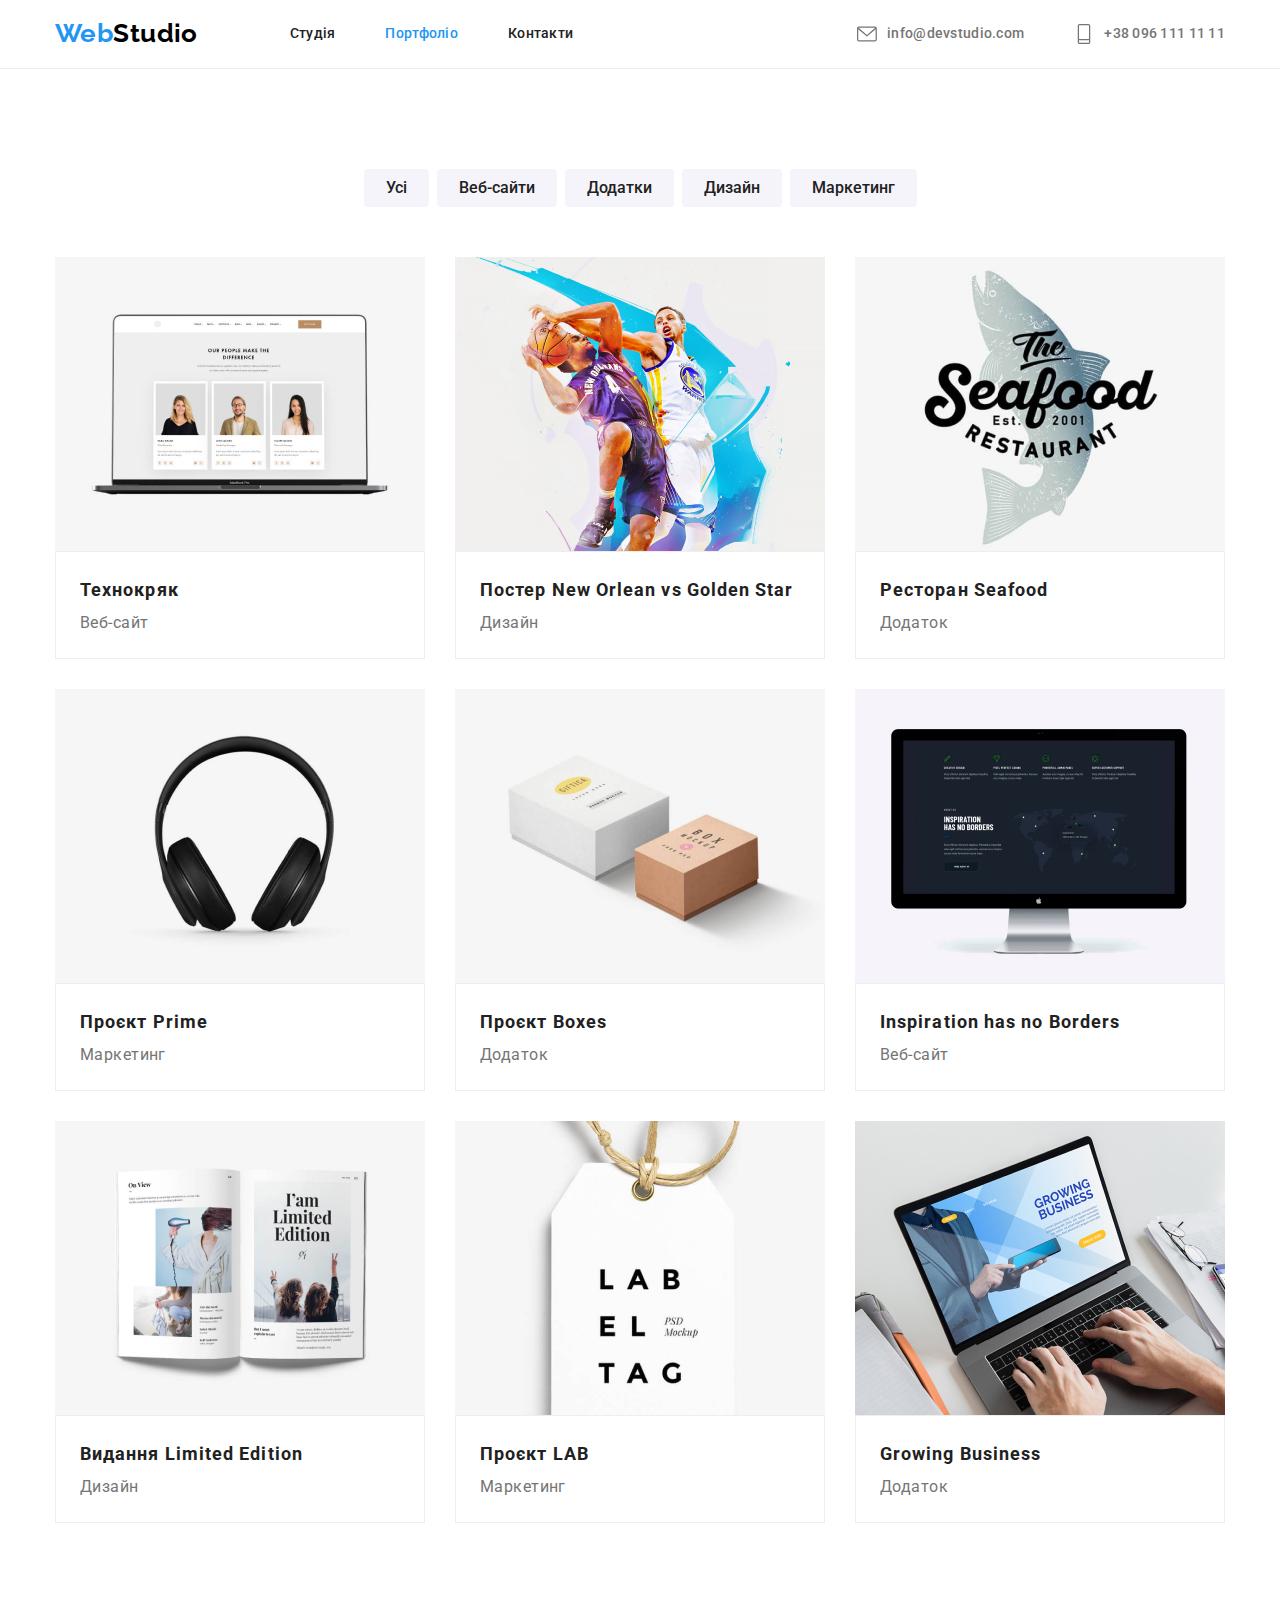
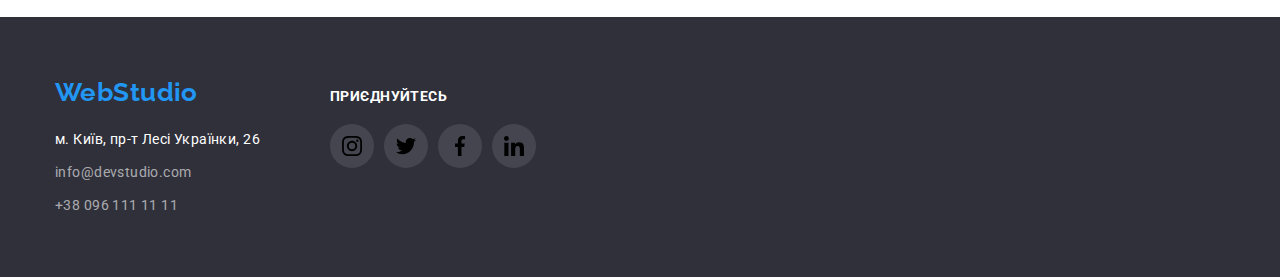
==== commit b4129418: "add sprite.svg + css" ====
--- a/portfolio.html
+++ b/portfolio.html
@@ -14,46 +14,60 @@
 <body>
     <!--Header-->
      <!--Header-->
-     <header class="header">
+     <header class="page-header">
         <div class="container header-block">
-            <nav class="header-nav">
-                <a href="./index.html" class="logo header"><span class="logo-web">Web</span>Studio</a>
-                <ul class="site-nav">
+            <nav class="header-navigation">
+                <a href="./index.html" class="header-logo logo"><span class="logo-web">Web</span>Studio</a>
+                <ul class="site-nav list">
                     <li class="site-item"><a href="./index.html" class="link">Студія</a></li>
-                    <li class="site-item"><a href="./portfolio.html" class="link active">Портфоліо</a></li>
+                    <li class="site-item"><a href="./portfolio.html" class="link current">Портфоліо</a></li>
                     <li class="site-item"><a href="" class="link">Контакти</a></li>
                 </ul>
             </nav>
-            <ul class="site-contacts">
-                <li class="contact-item"><a class="link" href="mailto:info@devstudio.com">info@devstudio.com</a></li> 
-                <li class="contact-item"><a class="link" href="tel:+380961111111">+38 096 111 11 11</a></li>
+            <ul class="contact-nav list">
+                <li class="contact-item">
+                    <a class="contact-link link" href="mailto:info@devstudio.com">
+                        <svg class="contact-icon" width="20" height="20">
+                            <use xlink:href="./images/sprite.svg#icon-maile"></use>
+                        </svg>
+                        info@devstudio.com
+                    </a>
+                </li> 
+                <li class="contact-item">
+                    <a class="contact-link link" href="tel:+380961111111">
+                        <svg class="contact-icon" width="20" height="20">
+                            <use xlink:href="./images/sprite.svg#icon-phone"></use>
+                        </svg>
+                        +38 096 111 11 11
+                    </a>
+                </li>
             </ul>
         </div>
     </header>
     <!--Portfolio-->
     <main class="main">
         <div class="container">
-            <h1 class="visually-hidden">Портфоліо</h1>
-            <ul class="portfolio-buttons">
-                <li class="buttons-item"><button class="button-portfolio button" type="button">Усі</button></li>
-                <li class="buttons-item"><button class="button-portfolio button" type="button">Веб-сайти</button></li>
-                <li class="buttons-item"><button class="button-portfolio button" type="button">Додатки</button></li>
-                <li class="buttons-item"><button class="button-portfolio button" type="button">Дизайн</button></li>
-                <li class="buttons-item"><button class="button-portfolio button" type="button">Маркетинг</button></li>
+            <h1 class="portfolio-hidden">Портфоліо</h1>
+            <ul class="portfolio-buttons butons list">
+                <li class="buttons-item"><button class="portfolio-button" type="button">Усі</button></li>
+                <li class="buttons-item"><button class="portfolio-button" type="button">Веб-сайти</button></li>
+                <li class="buttons-item"><button class="portfolio-button" type="button">Додатки</button></li>
+                <li class="buttons-item"><button class="portfolio-button" type="button">Дизайн</button></li>
+                <li class="buttons-item"><button class="portfolio-button" type="button">Маркетинг</button></li>
             </ul>
-            <ul class="portfolio">
-                <li class="portfolio-item">
-                    <a class="link" href="">
-                        <img class="portfolio-image" src="./images/portfolio/technocrack.jpg" alt="" width="370">
-                        <div class="portfolio-content">
-                    <h2 class="title">Технокряк</h2>
-                    <p class="text">Веб-сайт</p>
-                </div>
+            <ul class="portfolio-list list">
+                <li class="portfolio-item">
+                    <a class="link" href="">
+                        <img class="portfolio-image image" src="./images/portfolio/technocrack.jpg" alt="" width="370">
+                        <div class="portfolio-content">
+                            <h2 class="title">Технокряк</h2>
+                            <p class="text">Веб-сайт</p>
+                        </div>
                     </a>       
                 </li>
                 <li class="portfolio-item">
                     <a class="link" href="">
-                        <img class="portfolio-image" src="./images/portfolio/new-orlean-vs-golden-star.jpg" alt="" width="370">
+                        <img class="portfolio-image image" src="./images/portfolio/new-orlean-vs-golden-star.jpg" alt="" width="370">
                         <div class="portfolio-content">
                             <h2 class="title">Постер New Orlean vs Golden Star</h2>
                             <p class="text">Дизайн</p>
@@ -62,7 +76,7 @@
                 </li>
                 <li class="portfolio-item">
                     <a class="link" href="">
-                        <img class="portfolio-image" src="./images/portfolio/seafood-restaurant.jpg" alt="" width="370">
+                        <img class="portfolio-image image" src="./images/portfolio/seafood-restaurant.jpg" alt="" width="370">
                         <div class="portfolio-content">
                             <h2 class="title">Ресторан Seafood</h2>
                             <p class="text">Додаток</p>
@@ -71,7 +85,7 @@
                 </li>
                 <li class="portfolio-item">
                     <a class="link" href="">
-                        <img class="portfolio-image" src="./images/portfolio/project-prime.jpg" alt="" width="370">
+                        <img class="portfolio-image image" src="./images/portfolio/project-prime.jpg" alt="" width="370">
                         <div class="portfolio-content">
                             <h2 class="title">Проєкт Prime</h2>
                             <p class="text">Маркетинг</p>
@@ -80,7 +94,7 @@
                 </li>
                 <li class="portfolio-item">
                     <a class="link" href="">
-                        <img class="portfolio-image" src="./images/portfolio/project-boxes.jpg" alt="" width="370">
+                        <img class="portfolio-image image" src="./images/portfolio/project-boxes.jpg" alt="" width="370">
                         <div class="portfolio-content">
                             <h2 class="title">Проєкт Boxes</h2>
                             <p class="text">Додаток</p>
@@ -89,7 +103,7 @@
                 </li>
                 <li class="portfolio-item">
                     <a class="link" href="">
-                        <img class="portfolio-image" src="./images/portfolio/inspirations-has-no-borders.jpg" alt="" width="370">
+                        <img class="portfolio-image image" src="./images/portfolio/inspirations-has-no-borders.jpg" alt="" width="370">
                         <div class="portfolio-content">
                             <h2 class="title">Inspiration has no Borders</h2>
                             <p class="text">Веб-сайт</p>
@@ -98,7 +112,7 @@
                 </li>
                 <li class="portfolio-item">
                     <a class="link" href="">
-                        <img class="portfolio-image" src="./images/portfolio/limited-edition.jpg" alt="" width="370">
+                        <img class="portfolio-image image" src="./images/portfolio/limited-edition.jpg" alt="" width="370">
                         <div class="portfolio-content">
                             <h2 class="title">Видання Limited Edition</h2>
                             <p class="text">Дизайн</p>
@@ -107,7 +121,7 @@
                 </li>
                 <li class="portfolio-item">
                     <a class="link" href="">
-                        <img class="portfolio-image" src="./images/portfolio/project-lab.jpg" alt="" width="370">
+                        <img class="portfolio-image image" src="./images/portfolio/project-lab.jpg" alt="" width="370">
                         <div class="portfolio-content">
                             <h2 class="title">Проєкт LAB</h2>
                             <p class="text">Маркетинг</p>
@@ -116,7 +130,7 @@
                 </li>
                 <li class="portfolio-item">
                     <a class="link" href="">
-                        <img class="portfolio-image" src="./images/portfolio/growing-business.jpg" alt="" width="370">
+                        <img class="portfolio-image image" src="./images/portfolio/growing-business.jpg" alt="" width="370">
                         <div class="portfolio-content">
                             <h2 class="title">Growing Business</h2>
                             <p class="text">Додаток</p>
@@ -125,19 +139,86 @@
                 </li>
             </ul>
         </div>
-    </main class="main">
+    </main>
     <!--Footer-->
     <footer class="footer">
         <div class="container">
-            <a href="./index.html" class="logo footer"><span class="logo-web">Web</span>Studio</a>
-            <address>
-                <ul class="address">
-                    <li class="address-item"><a class="link-address" href="https://goo.gl/maps/urcQ3ov2CZvUWH186" target="_blank" rel="noopener noreferrer">м. Київ, пр-т Лесі Українки, 26</a></li>
-                    <li class="address-item"><a class="link" href="mailto:info@devstudio.com">info@devstudio.com</a></li>
-                    <li class="address-item"><a class="link" href="tel:+380961111111">+38 096 111 11 11</a></li>
-                </ul>
-            </address>
-        </div>    
+            <div class="footer-boxes">
+                <div class="footer-address">
+                    <a href="./index.html" class="logo footer-logo"><span class="logo-web">Web</span>Studio</a>
+                    <address>
+                        <ul class="address-list list">
+                            <li class="address-item">
+                                <a class="link-address" href="https://goo.gl/maps/urcQ3ov2CZvUWH186" target="_blank" rel="noopener noreferrer">м. Київ, пр-т Лесі Українки, 26</a>
+                            </li>
+                            <li class="address-item">
+                                <a class="link" href="mailto:info@devstudio.com">info@devstudio.com</a>
+                            </li>
+                            <li class="address-item">
+                                <a class="link" href="tel:+380961111111">+38 096 111 11 11</a>
+                            </li>
+                        </ul>
+                    </address>
+                </div>
+                <div class="footer-social">
+                    <p class="footer-title">приєднуйтесь</p>
+                    <ul class="footer-icons">
+                        <li class="footer-item">
+                            <a
+                            class="footer-link"
+                            href="#"
+                            target="_blank"
+                            aria-label="instagram"
+                            rel="noreferrer noopener"
+                            >
+                                <svg class="footer-icon" width="20" height="20">
+                                    <use xlink:href="./images/sprite.svg#icon-instagram"></use>
+                                </svg>
+                            </a>
+                        </li>
+                        <li class="footer-item">
+                            <a
+                            class="footer-link"
+                            href="#"
+                            target="_blank"
+                            aria-label="twitter"
+                            rel="noreferrer noopener"
+                            >
+                                <svg class="footer-icon" width="20" height="20">
+                                    <use xlink:href="./images/sprite.svg#icon-twitter"></use>
+                                </svg>
+                            </a>
+                        </li>
+                        <li class="footer-item">
+                            <a
+                            class="footer-link"
+                            href="#"
+                            target="_blank"
+                            aria-label="facebook"
+                            rel="noreferrer noopener"
+                            >
+                                <svg class="footer-icon" width="20" height="20">
+                                    <use xlink:href="./images/sprite.svg#icon-facebook"></use>
+                                </svg>
+                            </a>
+                        </li>
+                        <li class="footer-item">
+                            <a
+                            class="footer-link"
+                            href="#"
+                            target="_blank"
+                            aria-label="linkedin"
+                            rel="noreferrer noopener"
+                            >
+                                <svg class="footer-icon" width="20" height="20">
+                                    <use xlink:href="./images/sprite.svg#icon-linkedin"></use>
+                                </svg>
+                            </a>
+                        </li>
+                    </ul>
+                </div>
+            </div>
+        </div>
     </footer>    
 </body>
 </html>--- a/css/styles.css
+++ b/css/styles.css
@@ -1,42 +1,60 @@
-/* h1 color #ffffff */
-/* h3 color #212121 */
-/* p, link adress color #757575 */
-/* footer link adress color #ffffff 60% */
-/* background color #f5f5f5 */
-/* second background color (our-team) #f5f4fa */
 :root {
-    --primary-text-color: #212121;
+    --primary-text-color: #FFFFFF;
     --secondary-text-color: #757575;
-    --active-linc-color: #2196F3;
-    --passive-button-color:#F5F4FA;
-    --background-color:#f5f5f5;
-    --white-color:#ffffff;
-    --black-color:#000000;
-    --header-border-color:#ececec;
-}
-
+    --accent-color: #2196F3;
+    --title-color: #212121;
+    --footer-link-color: rgba(255, 255, 255, 0.6);
+    --black-color: #000000;
+    --header-border-color: #ECECEC;
+    --port-border-color: #EEEEEE;
+    --client-icon-color:#AFB1B8;
+    --color-gradient:rgba(47, 48, 58, 0.4);
+    --footer-icon-baground-color: rgba(255, 255, 255, 0.1);
+    --primary-background-color: #FFFFFF;
+    --secondary-background-color: #F5F4FA;
+    --footer-color: #2F303A;
+    --banner-footer-color: #2F303A;
+}
+/*колір основного тексту #FFFFFF;*/
+/*колір вторичного тексту  #757575 */
+/*акцент  #2196F3;*/
+/*колір заголовків #212121;*/
+/*чорний #000000*/
+/* колір контактів у футері rgba(255, 255, 255, 0.6);*/
+
+/*основний колір фону #FFFFFF; */
+/* banner and footer #2F303A;*/
+/* вторичний колір фону #F5F4FA;*/
 body {
-    background-color:var(--background-color);
-    color:var(--primary-text-color);
+    background-color: var(--primary-background-color);
+    color: var(--secondary-text-color);
+
     font-family: 'Roboto', sans-serif;
     font-weight: 400;
     font-size: 14px;
     line-height: 1.71;
     letter-spacing: 0.03em;
 }
-
-a {
-    text-decoration: none
-}
-
-ul {
+h1,
+h2,
+h3,
+h4,
+h5,
+h6,
+ul,
+p {
+    margin: 0;
+    padding: 0;
+}
+.list {
+    /*клас для зкидання стилля*/
     list-style: none;
 }
-.link{
+.link {
     display: block;
     text-decoration: none;
 }
-.image{
+.image {
     display: block;
 }
 .container {
@@ -44,240 +62,115 @@
     padding: 0 15px;
     margin: 0 auto;
 }
-.image{
+.page-header {
+    border-bottom: 1px solid var(--header-border-color);
+}
+.header-block {
+    display: flex;
+    align-items: center;
+}
+.header-navigation {
+    display: flex;
+    align-items: center;
+}
+.header-logo {
+    margin-right: 92px;
+}
+.site-item {
+    padding: 24px 0;
     display: block;
 }
-
-
-.header{
-    padding: 24px 0;
-    border-bottom: 1px solid var(--header-border-color);
-}
-.header-block{
-    display: flex;
-    align-items: center;
-}
-.header-nav{
-    display: flex;
-    align-items: center;
-}
-/* logo */
-.logo.header {
-    color:var(--black-color);
-    font-family: 'Raleway';
-    font-style: normal;
+.logo {
+    color: var(--black-color);
+    font-family: 'Raleway', sans-serif;
     font-weight: 700;
     font-size: 26px;
-    line-height: 1.2;
-    margin-right: 92px;
-}
-.logo.footer {
-    color:var(--white-color);
-    font-family: 'Raleway';
-    font-style: normal;
-    font-weight: 700;
-    font-size: 26px;
-    line-height: 1.2;
+    line-height: 1.19;
+    /*31/26=1.1923*/
+    text-decoration: none;
 }
 .logo-web {
-    color:var(--active-linc-color)
-}
-/* site-nav */
-.site-nav{
+    color: var(--accent-color);
+}
+.site-nav {
     display: flex;
 }
 .site-nav .link {
-    color:var(--primary-text-color);
+    color: var(--title-color);
     font-weight: 500;
-    font-size: 14px;
-    line-height: 1.2
-}
-.site-nav .link.active {
-    color: var(--active-linc-color);
-}
-.site-nav .site-item:not(:last-child){
+    line-height: 1.4;
+    /*16/14=1.142*/
+    letter-spacing: 0.02em;
+    text-decoration: none;
+}
+.site-nav .link.current {
+    color: var(--accent-color);
+}
+.site-nav .site-item:not(:last-child) {
     margin-right: 50px;
 }
 .site-nav .link:hover,
 .site-nav .link:focus {
-    color:var(--active-linc-color);
+    color: var(--accent-color);
+}
+.contact-nav {
+    display: flex;
+    margin-left: auto;
+}
+.contact-item:not(:last-child) {
+    margin-right: 50px;
+}
+.contact-link{
+    display: flex;
+    justify-content: center;
+    align-content: center;
+    color: inherit;  
+}
+.contact-link{
+    color: var(--secondary-text-color);
     font-weight: 500;
-    font-size: 14px;
-    line-height: 1.2
-}
-/* site contacts */
-.site-contacts{
-    display: flex; 
-    margin-left: auto;
-}
-.site-contacts .link {
-    color:var(--secondary-text-color);
-    font-weight: 500;
-    font-size: 14px;
-    line-height: 1.2
-}
-
-.site-contacts .link:hover,
-.site-contacts .link:focus {
-    color:var(--active-linc-color);
-    font-weight: 500;
-    font-size: 14px;
-    line-height: 1.2
-}
-.contact-item:not(:last-child){
+    line-height: 1.4;
+    letter-spacing: 0.02em;
+    text-decoration: none;
+}
+.contact-icon {
+    margin-right: 10px;
+    fill: currentColor;
+}
+.contact-link:not(:last-child) {
     margin-right: 50px;
 }
-/* banner */
-.banner {
-    background-color: #2F303A;
+.contact-link:hover,
+.contact-link:focus{
+    color: var(--accent-color);
+}
+
+/*HERO*/
+.hero {
     padding: 200px 0;
-}
-.banner-name {
+    max-width: 1600px;
+    margin: 0 auto;
+    background-color: var(--banner-color);
+    background-image: linear-gradient(to right, var(--color-gradient), var(--color-gradient)),url(../images/hero.jpg);
+    padding: 200px 0;
+    background-size: cover;
+    background-repeat: no-repeat;
+    background-position: center;
+}
+.hero .hero-title {
     max-width: 696px;
     margin: 0 auto 30px;
     text-align: center;
-    color:var(--white-color);
+    color: var(--primary-text-color);
+
     font-weight: 900;
     font-size: 44px;
-    line-height: 1.4;
+    line-height: 1.36;
+    letter-spacing: 0.06em;
     text-transform: uppercase;
 }
-.visually-hidden {
-    position: absolute;
-    width: 1px;
-    height: 1px;
-    margin: -1px;
-    border: 0;
-    padding: 0;
-    white-space: nowrap;
-    clip-path: inset(100%);
-    clip: rect(0 0 0 0);
-    overflow: hidden
-}
-/* section */
-.section {
-    color:var(--primary-text-color);
-    font-weight: 700;
-    font-size: 36px;
-    line-height: 1.2;
-    padding: 94px 0;
-}
-/* features */
-.features{
-    display: flex;
-    column-gap: 30px;
-}
-.feature-item{
-    margin-bottom: 10px;
-}
-.features .title {
-    color:var(--primary-text-color);
-    font-weight: 700;
-    font-size: 14px;
-    line-height: 1.2;
-    text-transform: uppercase;
-}
-.features .text {
-    color:var(--secondary-text-color);
-    font-size: 14px;
-    line-height: 1.8
-}
-/* Work */
-.section-work{
-    padding-bottom: 94px;
-}
-.work{
-    display: inline-flex;
-    column-gap: 30px;
-}
-/* team */
-.section-title{
-    color: var(--title-color);
-    font-weight: 700;
-    font-size: 36px;
-    line-height: 1.17;
-    text-align: center;
-    margin-bottom: 50px;
-}
-.team .title {
-    color:var(--primary-text-color);
-    font-weight: 500;
-    font-size: 16px;
-    line-height: 1.2;
-    text-align: center;
-}
-.team .text {
-    color:var(--secondary-text-color);
-    font-size: 16px;
-    line-height: 1.2;
-    text-align: center;
-}
-.team{
-    display: flex;
-    column-gap: 30px;
-    justify-content: center;
-}
-.team-item{
-    box-shadow: 0px 1px 3px rgba(0, 0, 0, 0.12), 0px 1px 1px rgba(0, 0, 0, 0.14);
-    border-radius: 0px 0px 4px 4px;
-}
-.team-content{
-    padding: 30px 0;
-}
-.team-content .title{
-    margin-bottom: 10px;
-}
-/* portfolio */
-.main{
-    padding: 100px 0 94px 0;
-    background-color: var(--white-color)
-}
-.portfolio .title {
-    color:var(--primary-text-color);
-    font-weight: 700;
-    font-size: 18px;
-    line-height: 2
-}
-.portfolio .text {
-    color:var(--secondary-text-color);
-    font-size: 16px;
-    line-height: 1.9
-}
-.portfolio-buttons{
-    display: flex;
-    justify-content: center;
-    column-gap: 8px;
-    margin-bottom: 50px;
-}
-.button-items{
-    box-shadow: none;
-}
-.portfolio{
-    display: flex;
-    flex-wrap: wrap;
-    justify-content: center;
-    gap: 30px;
-}
-.portfolio-item{
-
-}
-.portfolio-content{
-    padding: 20px 24px;
-    border: 1px solid #eeeeee;
-}
-.portfolio-content .title {
-    color: var(--title-color);
-    font-weight: 700;
-    font-size: 18px;
-    line-height: 2;
-    letter-spacing: 0.06em;
-
-}
-.portfolio-content .title.link:not(:last-child){
-    margin-bottom: 4px;
-}
-/* button */
-.button{
+.button {
+    
     font-weight: 700;
     font-size: 16px;
     line-height: 1.88;
@@ -293,47 +186,344 @@
     cursor: pointer;
 }
 .button.primary {
-    background:var(--active-linc-color);
-    color:var(--white-color)
-}
-.button-portfolio {
-    background:var(--passive-button-color);
+    color: var(--primary-text-color);
+    background-color: var(--accent-color);
+}
+/*SECTION index.html*/
+.section {
+    padding: 94px 0;
+}
+.feature-list {
+    display: flex;
+    column-gap: 30px;
+    padding: 5px;
+}
+.feature-item .title {
+    margin-bottom: 10px
+}
+.feature-logo {
+    display: flex;
+    justify-content: center;
+    align-items: center;
+    width: 270px;
+    height: 120px;
+    margin-bottom: 30px;
+    border-radius: 4px;
+    background-color: var(--secondary-background-color);
+}
+.feature-icon {
+    fill: currentColor;
+}
+.feature-list .title,
+.team-list .title {
+    color: var(--title-color);
+}
+.feature-list .title {
+    font-weight: 700;
+    font-size: 14px;
+    line-height: 1.14;
+    text-transform: uppercase;
+}
+.benefits {
+    display: none;
+}
+.section-title {
+    color: var(--title-color);
+    font-weight: 700;
+    font-size: 36px;
+    line-height: 1.17;
+    text-align: center;
+    margin-bottom: 50px;
+}
+.team-list .title {
+    font-weight: 500;
+    font-size: 16px;
+    line-height: 1.19;
+    text-align: center;
+}
+.team-list .text {
+    font-size: 16px;
+    line-height: 1.19;
+    text-align: center;
+}
+.our-team {
+    background-color: var(--secondary-background-color);
+}
+/**/
+
+.section-work {
+    padding-bottom: 94px;
+}
+.work-list {
+    display: inline-flex;
+    column-gap: 30px;
+}
+/*teams*/
+.team-list {
+    display: flex;
+    column-gap: 30px;
+    justify-content: center;
+}
+.team-item {
+    box-shadow: 0px 1px 3px rgba(0, 0, 0, 0.12), 0px 1px 1px rgba(0, 0, 0, 0.14), 0px 2px 1px rgba(0, 0, 0, 0.2);
+    border-radius: 0px 0px 4px 4px;
+}
+.team-list .title {
+    font-weight: 500;
+    font-size: 16px;
+    line-height: 1.19;
+    text-align: center;
+}
+.team-list .text {
+    font-size: 16px;
+    line-height: 1.19;
+    text-align: center;
+}
+.our-team {
+    background-color: var(--secondary-background-color);
+}
+
+.team-content .title {
+    margin-bottom: 10px;
+}
+.team-item .text {
+    margin-bottom: 16px;
+}
+.team-icons{
+    display:flex;
+    width: 206px;
+    height: 44px;
+    column-gap: 10px;
+}
+.team-content {
+    padding: 30px 0;
+    display: flex;
+    flex-direction: column;
+    align-items: center;
+}
+.team-icon-item {
+    list-style: none;
+    color: #AFB1B8;
+}
+.team-icon-link {
+    display: flex;
+    justify-content: center;
+    align-items: center;
+    width: 44px;
+    height: 44px;
+    color: inherit;
+    border-radius: 50%;
+    text-decoration: none;
+}
+.team-icon {
+    fill: currentColor;
+}
+.team-icon-link:hover,
+.team-icon-link:focus {
+    fill: var(--primary-text-color);
+    background-color: var(--accent-color);
+}
+.team-icon-link:hover .team-icon,
+.team-icon-link:focus .team-icon {
+    fill: var(--primary-text-color);
+}
+
+/*portfolio.html*/
+.main {
+    padding: 100px 0 94px 0;
+    background-color: var(--primary-background-color);
+}
+.portfolio-hidden {
+    display: none;
+}
+.portfolio-buttons {
+    display: flex;
+    justify-content: center;
+    column-gap: 8px;
+    margin-bottom: 50px;
+}
+.buttons-items {
+    box-shadow: none;
+}
+.buttons-items:hover,
+.buttons-items:focus{
+    box-shadow: 0px 3px 1px rgba(0, 0, 0, 0.1), 0px 1px 2px rgba(0, 0, 0, 0.08), 0px 2px 2px rgba(0, 0, 0, 0.12);
+}
+.portfolio-button {
+    color: var(--title-color);
+    background-color: var(--secondary-background-color);
     padding: 6px 22px;
     border: none;
     border-radius: 4px;
+
+    font-family: inherit;
     font-weight: 500;
     font-size: 16px;
-    line-height: 1.9;
+    line-height: 1.62;
+    text-align: center;
+}
+.portfolio-button:focus,
+.portfolio-button:hover {
+    color: var(--primary-text-color);
+    background-color: var(--accent-color);
     cursor: pointer;
-    color:var(--primary-text-color);
-}
-.button:hover,
-.button:focus {
-    background:var(--active-linc-color);
-    border-radius: 4px;
-    color:var(--white-color);
-}
-
-
-/* footer */
+}
+.portfolio-item:hover{
+    box-shadow: 0px 1px 1px rgba(0, 0, 0, 0.12), 0px 4px 4px rgba(0, 0, 0, 0.06), 1px 4px 6px rgba(0, 0, 0, 0.16);
+}
+.portfolio-list {
+    display: flex;
+    flex-wrap: wrap;
+    justify-content: center;
+    gap: 30px;
+}
+.portfolio-content {
+    padding: 20px 24px;
+    border: 1px solid var(--port-border-color);
+}
+
+.portfolio-content .link {
+    text-decoration: none;
+}
+
+.portfolio-content .title {
+    color: var(--title-color);
+    font-weight: 700;
+    font-size: 18px;
+    line-height: 2;
+    letter-spacing: 0.06em;
+
+}
+
+.portfolio-content .title.link:not(:last-child) {
+    margin-bottom: 4px;
+}
+
+.portfolio-content .text {
+    color: var(--secondary-text-color);
+    font-size: 16px;
+    line-height: 1.88;
+}
+.section-clients{
+    padding: 94px 0;
+}
+.clients{
+    display: flex;
+    flex-wrap: wrap;
+    column-gap: 30px;
+}
+.client-item{}
+
+.client-link{
+    display: flex;
+    color: inherit;
+    text-decoration: none;
+   
+    fill: var(--client-icon-color);
+    width: 170px;
+    height: 92px;
+    align-items: center;
+    justify-content: center;
+    border: 1px solid var(--client-icon-color);
+    border-radius: 4px;   
+}
+.client-icon{
+    fill: currentColor;
+}
+.client-link:hover,
+.client-link:focus {
+    border-color: var(--accent-color);
+}
+.client-link:hover .client-icon,
+.client-link:focus .client-icon{
+    fill: var(--accent-color);
+}
+
+
+
+/*FOOTER*/
 .footer {
-    background: #2F303A
-}
-.address .link {
-    color:rgba(255, 255, 255, 0.6);
+    padding: 60px 0;
+    background-color: var(--banner-footer-color);
+}
+
+.footer-logo {
+    display: inline-block;
+    margin-bottom: 20px;
+    color: var(--accent-color);
+}
+
+.page-footer .logo {
+    color: var(--primary-text-color);
+}
+
+.address-list .address-item:not(:last-child) {
+    margin-bottom: 9px;
+}
+
+.address-list .link,
+.address-list .link-address {
     font-style: normal;
-    font-size: 14px;
-    line-height: 1.8
-}
-.address .link-address{
-    color: #ffffff;
-    font-style: normal;
-    font-size: 14px;
-    line-height: 1.8;
-}
-.address .link:hover,
-.address .link:focus {
-    color:var(--white-color);
-    font-size: 14px;
-    line-height: 1.8
+    text-decoration: none;
+}
+
+.address-list .link {
+    color: var(--footer-link-color);
+
+}
+
+.address-list .link-address {
+    color: var(--primary-text-color);
+}
+
+.address-list .link-address:hover,
+.address-list .link-address:focus,
+.address-list .link:hover,
+.address-list .link:focus {
+    color: var(--accent-color);
+}
+.footer-boxes {
+    display: flex;
+    list-style: none;
+    align-items: baseline;
+}
+.footer-social {
+    margin-left: 70px;
+    list-style: none;
+}
+.footer-title {
+    font-family: 'Roboto';  
+    font-weight: 700;
+    line-height: 1.1428;
+    text-transform: uppercase;
+    color: var(--primary-text-color);
+    margin-bottom: 20px;
+}
+.footer-icons {
+    list-style: none;
+    display: flex;
+    flex-wrap: wrap;
+    column-gap: 10px;
+}
+.footer-item {
+    display: flex;
+    justify-content: center;
+    align-items: center;
+    width: 44px;
+    height: 44px;
+    border-radius: 50%;
+    color: var(--primary-text-color);
+    background-color: var(--footer-icon-baground-color);
+}
+.footer-link {
+    display: flex;
+    color: inherit;
+}
+.foorer-item:hover,
+.footer-item:focus {
+    background-color: var(--accent-color);
+}
+.footer-item:hover .footer-icon,
+.footer-item:focus .footer-icon {
+    fill: var(--primary-background-color);
 }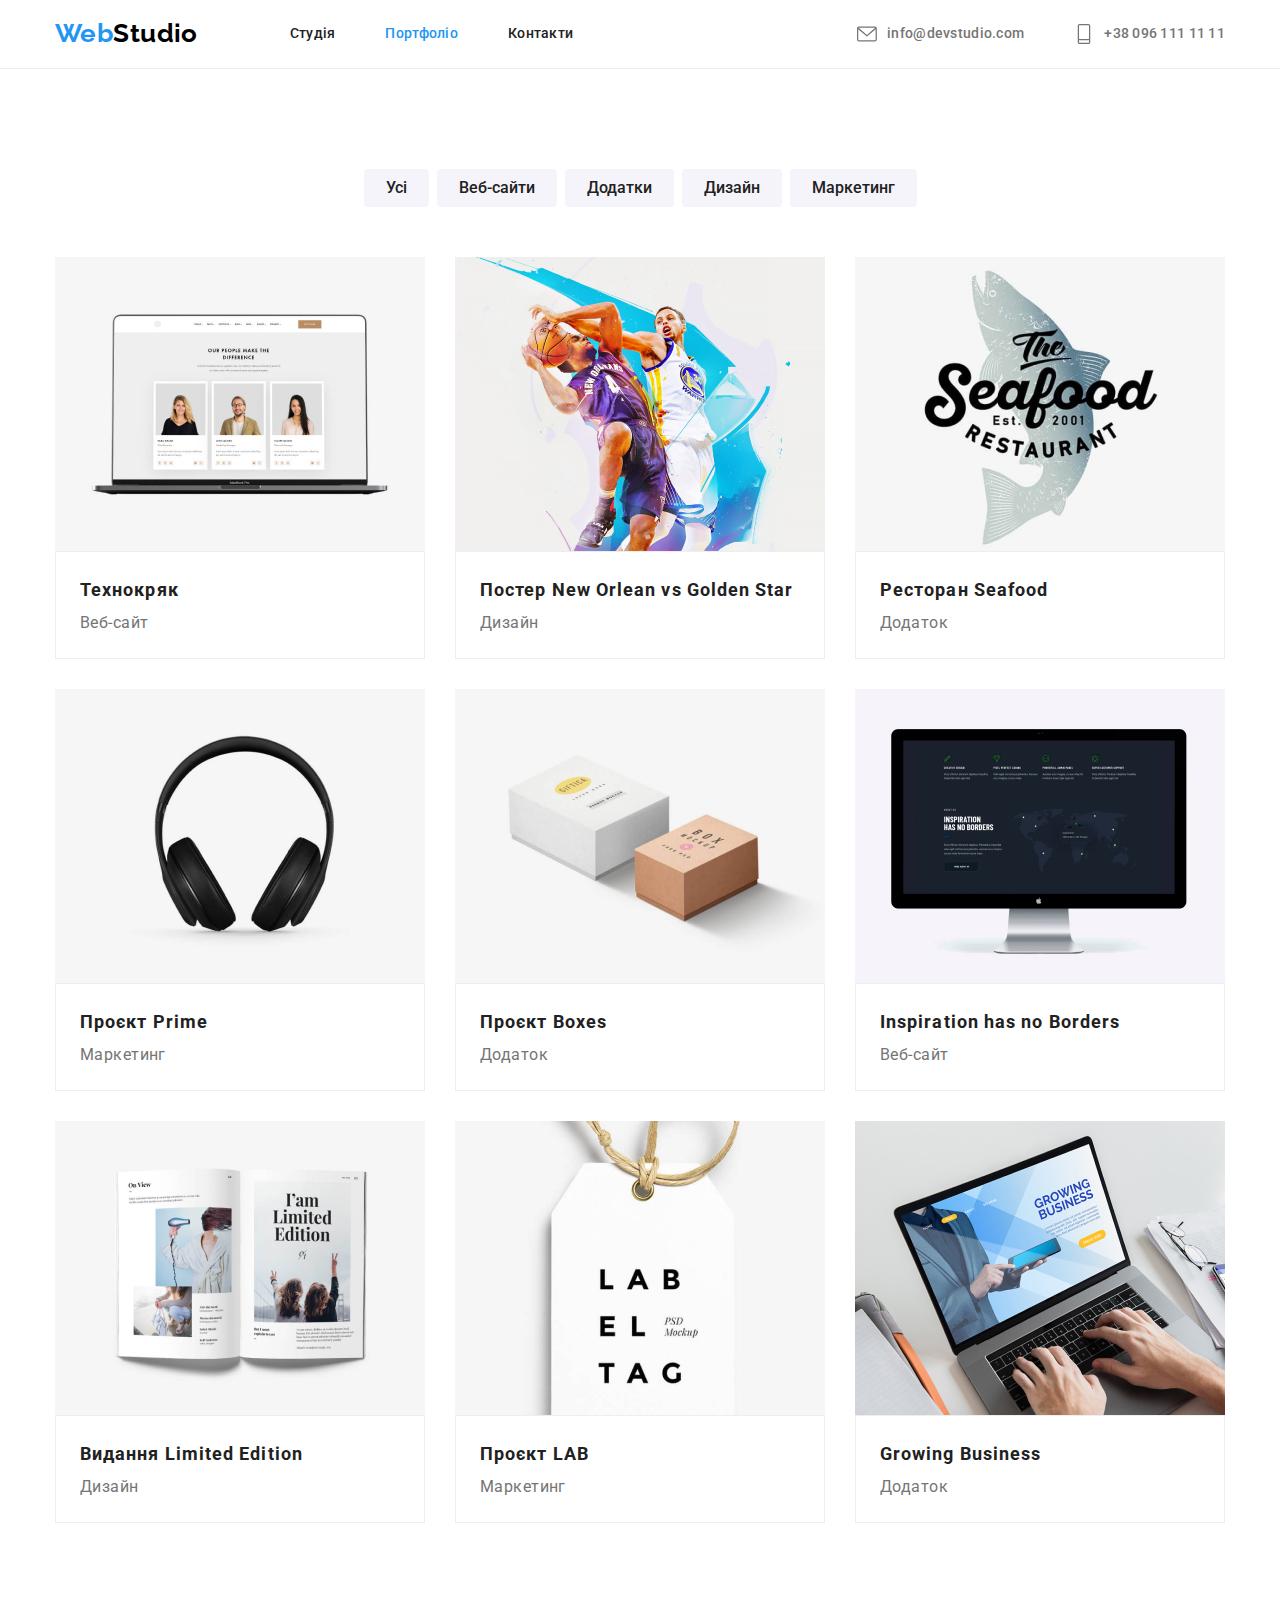
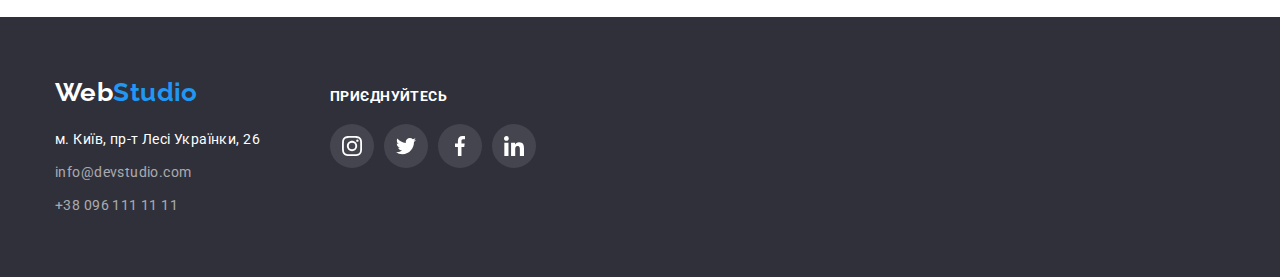
==== commit cec560b6: "Fix issues" ====
--- a/portfolio.html
+++ b/portfolio.html
@@ -145,7 +145,7 @@
         <div class="container">
             <div class="footer-boxes">
                 <div class="footer-address">
-                    <a href="./index.html" class="logo footer-logo"><span class="logo-web">Web</span>Studio</a>
+                    <a href="./index.html" class="logo footer-logo"><span>Web</span>Studio</a>
                     <address>
                         <ul class="address-list list">
                             <li class="address-item">
--- a/css/styles.css
+++ b/css/styles.css
@@ -76,7 +76,7 @@
 .header-logo {
     margin-right: 92px;
 }
-.site-item {
+.site-nav a{
     padding: 24px 0;
     display: block;
 }
@@ -452,7 +452,9 @@
     margin-bottom: 20px;
     color: var(--accent-color);
 }
-
+.footer-logo span{
+    color: var(--primary-text-color);
+}
 .page-footer .logo {
     color: var(--primary-text-color);
 }
@@ -519,7 +521,10 @@
     display: flex;
     color: inherit;
 }
-.foorer-item:hover,
+.footer-icon{
+    fill: currentColor;
+}
+.footer-item:hover,
 .footer-item:focus {
     background-color: var(--accent-color);
 }
